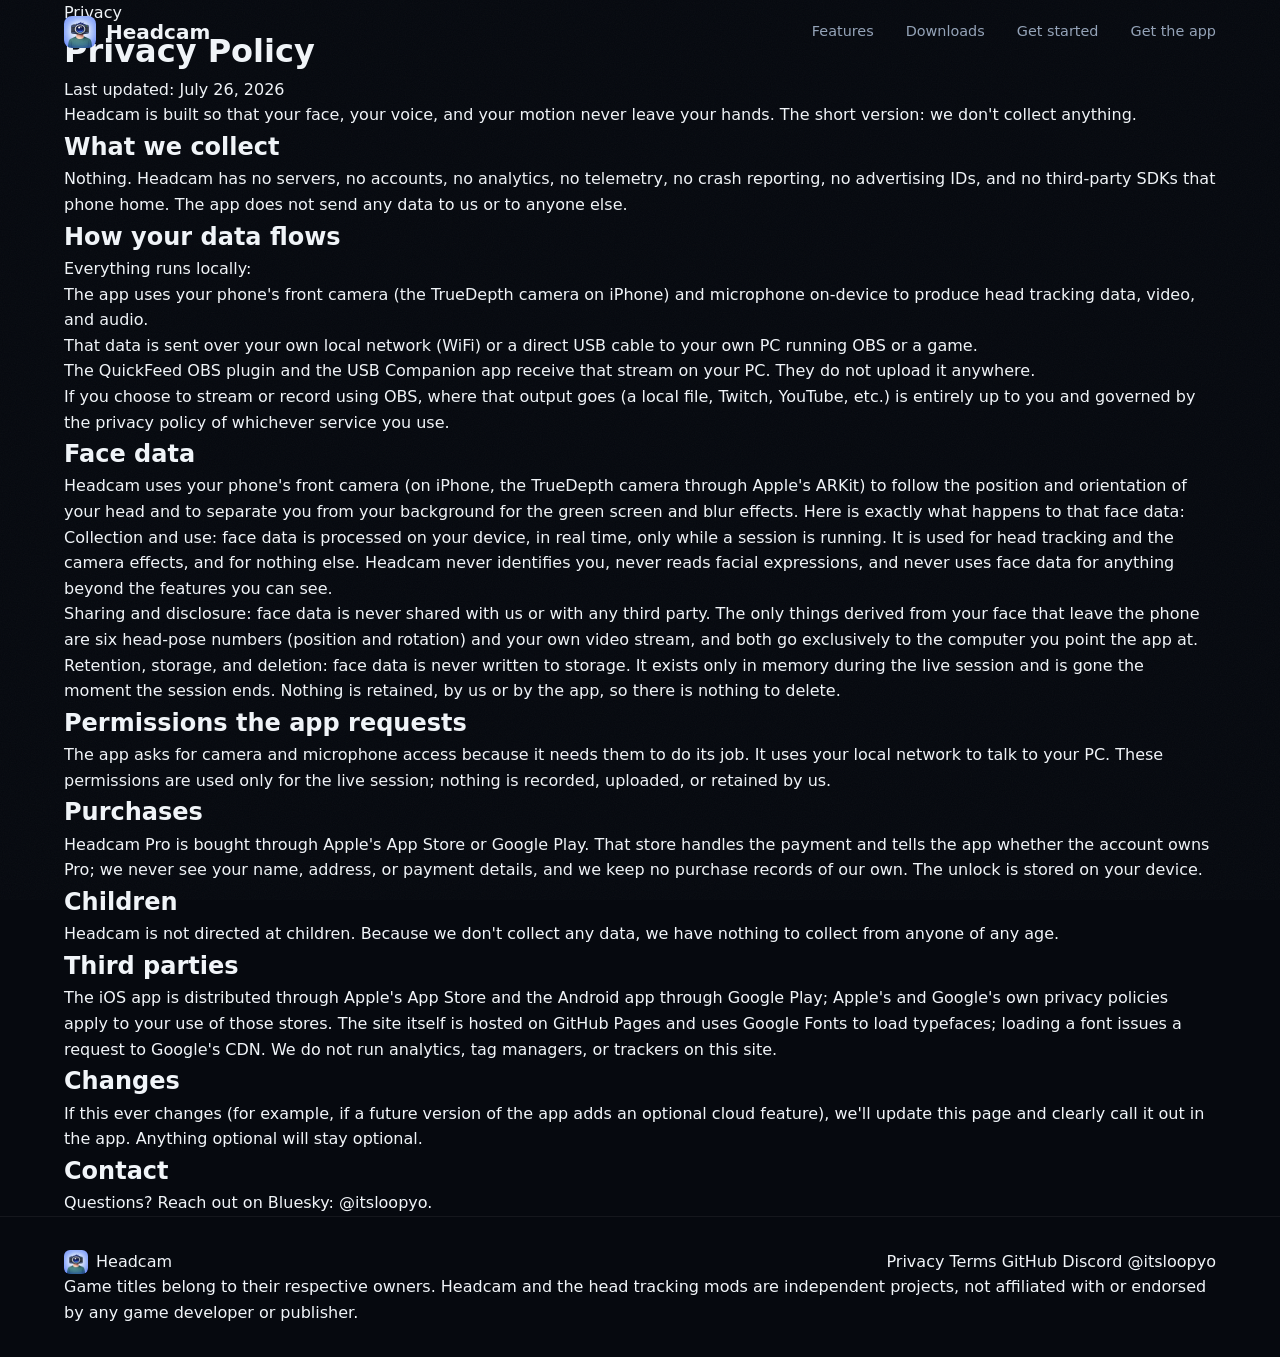
==== privacy.html @ fe743ea2 "Update legal pages for the Pro purchase and Android leaving closed testing" ====
<!DOCTYPE html>
<html lang="en">
<head>
  <meta charset="UTF-8">
  <meta name="viewport" content="width=device-width, initial-scale=1.0">
  <title>Privacy Policy - Headcam</title>
  <meta name="description" content="Headcam runs entirely on your devices. We don't collect, transmit, or store any personal data.">
  <meta name="theme-color" content="#07080c">
  <link rel="icon" type="image/x-icon" href="favicon.ico">
  <link rel="icon" type="image/png" sizes="32x32" href="assets/images/favicon-32x32.png">
  <link rel="icon" type="image/png" sizes="16x16" href="assets/images/favicon-16x16.png">
  <link rel="apple-touch-icon" sizes="180x180" href="assets/images/apple-touch-icon.png">
  <link rel="preconnect" href="https://fonts.googleapis.com">
  <link rel="preconnect" href="https://fonts.gstatic.com" crossorigin>
  <link href="https://fonts.googleapis.com/css2?family=Anton&family=Chakra+Petch:wght@400;500;600;700&family=IBM+Plex+Mono:wght@400;500&display=swap" rel="stylesheet">
  <link rel="stylesheet" href="css/style.css">
</head>
<body>

  <nav class="nav" id="nav">
    <div class="nav-inner">
      <a href="index.html" class="nav-brand">
        <img src="assets/images/app-icon.png" alt="Headcam" class="nav-icon" width="32" height="32">
        <span class="nav-wordmark">Headcam</span>
      </a>
      <button class="nav-toggle" id="nav-toggle" aria-label="Toggle navigation" aria-expanded="false">
        <span></span><span></span>
      </button>
      <div class="nav-links" id="nav-links">
        <a href="index.html#features">Features</a>
        <a href="index.html#downloads">Downloads</a>
        <a href="index.html#setup">Get started</a>
        <a href="index.html#downloads" class="nav-cta">Get the app</a>
      </div>
    </div>
  </nav>

  <main class="legal">
    <div class="container">
      <span class="section-label">Privacy</span>
      <h1 class="legal-headline">Privacy Policy</h1>
      <p class="legal-updated">Last updated: July 26, 2026</p>

      <p>Headcam is built so that your face, your voice, and your motion never leave your hands. The short version: we don't collect anything.</p>

      <h2>What we collect</h2>
      <p>Nothing. Headcam has no servers, no accounts, no analytics, no telemetry, no crash reporting, no advertising IDs, and no third-party SDKs that phone home. The app does not send any data to us or to anyone else.</p>

      <h2>How your data flows</h2>
      <p>Everything runs locally:</p>
      <ul>
        <li>The app uses your phone's front camera (the TrueDepth camera on iPhone) and microphone on-device to produce head tracking data, video, and audio.</li>
        <li>That data is sent over your own local network (WiFi) or a direct USB cable to your own PC running OBS or a game.</li>
        <li>The QuickFeed OBS plugin and the USB Companion app receive that stream on your PC. They do not upload it anywhere.</li>
      </ul>
      <p>If you choose to stream or record using OBS, where that output goes (a local file, Twitch, YouTube, etc.) is entirely up to you and governed by the privacy policy of whichever service you use.</p>

      <h2>Face data</h2>
      <p>Headcam uses your phone's front camera (on iPhone, the TrueDepth camera through Apple's ARKit) to follow the position and orientation of your head and to separate you from your background for the green screen and blur effects. Here is exactly what happens to that face data:</p>
      <ul>
        <li>Collection and use: face data is processed on your device, in real time, only while a session is running. It is used for head tracking and the camera effects, and for nothing else. Headcam never identifies you, never reads facial expressions, and never uses face data for anything beyond the features you can see.</li>
        <li>Sharing and disclosure: face data is never shared with us or with any third party. The only things derived from your face that leave the phone are six head-pose numbers (position and rotation) and your own video stream, and both go exclusively to the computer you point the app at.</li>
        <li>Retention, storage, and deletion: face data is never written to storage. It exists only in memory during the live session and is gone the moment the session ends. Nothing is retained, by us or by the app, so there is nothing to delete.</li>
      </ul>

      <h2>Permissions the app requests</h2>
      <p>The app asks for camera and microphone access because it needs them to do its job. It uses your local network to talk to your PC. These permissions are used only for the live session; nothing is recorded, uploaded, or retained by us.</p>

      <h2>Purchases</h2>
      <p>Headcam Pro is bought through Apple's App Store or Google Play. That store handles the payment and tells the app whether the account owns Pro; we never see your name, address, or payment details, and we keep no purchase records of our own. The unlock is stored on your device.</p>

      <h2>Children</h2>
      <p>Headcam is not directed at children. Because we don't collect any data, we have nothing to collect from anyone of any age.</p>

      <h2>Third parties</h2>
      <p>The iOS app is distributed through Apple's App Store and the Android app through Google Play; Apple's and Google's own privacy policies apply to your use of those stores. The site itself is hosted on GitHub Pages and uses Google Fonts to load typefaces; loading a font issues a request to Google's CDN. We do not run analytics, tag managers, or trackers on this site.</p>

      <h2>Changes</h2>
      <p>If this ever changes (for example, if a future version of the app adds an optional cloud feature), we'll update this page and clearly call it out in the app. Anything optional will stay optional.</p>

      <h2>Contact</h2>
      <p>Questions? Reach out on Bluesky: <a href="https://bsky.app/profile/itsloopyo.bsky.social" target="_blank" rel="noopener noreferrer">@itsloopyo</a>.</p>
    </div>
  </main>

  <footer class="footer">
    <div class="container footer-inner">
      <div class="footer-brand">
        <img src="assets/images/app-icon.png" alt="" class="footer-icon" width="24" height="24">
        <span>Headcam</span>
      </div>
      <div class="footer-links">
        <a href="privacy.html" class="footer-link">Privacy</a>
        <a href="terms.html" class="footer-link">Terms</a>
        <a href="https://github.com/itsloopyo" target="_blank" rel="noopener noreferrer" class="footer-link">GitHub</a>
        <a href="https://discord.com/invite/dxyZdyFNT9" target="_blank" rel="noopener noreferrer" class="footer-link">Discord</a>
        <a href="https://bsky.app/profile/itsloopyo.bsky.social" target="_blank" rel="noopener noreferrer" class="footer-link" aria-label="Bluesky">@itsloopyo</a>
      </div>
    </div>
    <div class="container">
      <p class="footer-note">Game titles belong to their respective owners. Headcam and the head tracking mods are independent projects, not affiliated with or endorsed by any game developer or publisher.</p>
    </div>
  </footer>

  <script src="js/main.js"></script>
</body>
</html>
---- css/style.css ----
/* ============================================
   Headcam.app — Styles
   ============================================ */

/* --- Reset & Base --- */
*,
*::before,
*::after {
  margin: 0;
  padding: 0;
  box-sizing: border-box;
}

:root {
  --bg-deep: #06090f;
  --bg-card: #0d1320;
  --bg-surface: #151d30;
  --accent-blue: #6366f1;
  --accent-cyan: #34d399;
  --accent-violet: #a78bfa;
  --accent-warm: #fb923c;
  --text-primary: #f1f5f9;
  --text-secondary: #94a3b8;
  --nav-height: 64px;
}

html {
  scroll-behavior: smooth;
  scroll-padding-top: var(--nav-height);
}

body {
  font-family: 'Inter', system-ui, -apple-system, sans-serif;
  background: var(--bg-deep);
  color: var(--text-primary);
  line-height: 1.6;
  -webkit-font-smoothing: antialiased;
  -moz-osx-font-smoothing: grayscale;
}

/* --- Grain texture overlay --- */
body::after {
  content: '';
  position: fixed;
  inset: 0;
  z-index: 9999;
  pointer-events: none;
  opacity: 0.035;
  background-image: url("data:image/svg+xml,%3Csvg viewBox='0 0 256 256' xmlns='http://www.w3.org/2000/svg'%3E%3Cfilter id='n'%3E%3CfeTurbulence type='fractalNoise' baseFrequency='0.85' numOctaves='4' stitchTiles='stitch'/%3E%3C/filter%3E%3Crect width='100%25' height='100%25' filter='url(%23n)'/%3E%3C/svg%3E");
  background-repeat: repeat;
  background-size: 256px 256px;
}

img {
  display: block;
  max-width: 100%;
  height: auto;
}

a {
  color: inherit;
  text-decoration: none;
}

ul {
  list-style: none;
}

/* --- Utilities --- */
.container {
  width: 100%;
  max-width: 1200px;
  margin: 0 auto;
  padding: 0 24px;
}

.gradient-text {
  background: linear-gradient(135deg, var(--accent-violet), var(--accent-cyan));
  -webkit-background-clip: text;
  background-clip: text;
  -webkit-text-fill-color: transparent;
}

/* --- Typography: Space Grotesk for headlines --- */
.hero-headline,
.section-title,
.download-headline,
.feature-title,
.step-title {
  font-family: 'Space Grotesk', 'Inter', system-ui, sans-serif;
  letter-spacing: -0.02em;
}

.section-title {
  font-size: clamp(1.75rem, 4vw, 2.5rem);
  font-weight: 700;
  text-align: center;
  margin-bottom: 56px;
}

.section-title--left {
  text-align: left;
}

@media (max-width: 600px) {
  .section-title--left {
    text-align: center;
  }
}

/* --- Scroll Progress Bar --- */
.scroll-progress {
  position: fixed;
  top: 0;
  left: 0;
  height: 2px;
  width: 0%;
  background: linear-gradient(90deg, var(--accent-blue), var(--accent-violet));
  z-index: 1001;
  pointer-events: none;
  will-change: width;
}

/* --- Buttons --- */
.btn {
  display: inline-flex;
  align-items: center;
  justify-content: center;
  font-family: inherit;
  font-weight: 600;
  border: none;
  border-radius: 12px;
  cursor: pointer;
  transition: transform 0.2s, box-shadow 0.2s;
}

.btn:hover {
  transform: translateY(-2px);
}

.btn:active {
  transform: translateY(0);
}

.btn-primary {
  position: relative;
  padding: 14px 32px;
  font-size: 1rem;
  color: #fff;
  background: var(--accent-blue);
  box-shadow: 0 4px 24px rgba(99, 102, 241, 0.3);
}

.btn-primary::after {
  content: '';
  position: absolute;
  inset: -3px;
  border-radius: 15px;
  border: 2px solid var(--accent-blue);
  opacity: 0;
  transition: opacity 0.3s, inset 0.3s;
}

.btn-primary:hover {
  box-shadow: 0 8px 32px rgba(99, 102, 241, 0.45);
}

.btn-primary:hover::after {
  opacity: 0.5;
  inset: -6px;
}

.btn-lg {
  padding: 18px 40px;
  font-size: 1.125rem;
}

/* --- Scroll Reveal (varied directions) --- */
.reveal {
  opacity: 0;
  transition:
    opacity 0.7s cubic-bezier(0.16, 1, 0.3, 1),
    transform 0.7s cubic-bezier(0.16, 1, 0.3, 1);
  transition-delay: var(--reveal-delay, 0ms);
}

/* Default: fade up */
.reveal {
  transform: translateY(24px);
}

.reveal[data-reveal="slide-right"] {
  transform: translateX(-32px);
}

.reveal[data-reveal="slide-left"] {
  transform: translateX(32px);
}

.reveal[data-reveal="scale"] {
  transform: scale(0.92);
}

.reveal[data-reveal="fade-up"] {
  transform: translateY(24px);
}

.reveal.visible {
  opacity: 1;
  transform: translateY(0) translateX(0) scale(1);
}

/* ============================================
   Navigation
   ============================================ */
.nav {
  position: fixed;
  top: 0;
  left: 0;
  right: 0;
  z-index: 1000;
  height: var(--nav-height);
  transition: background 0.3s, border-color 0.3s;
  border-bottom: 1px solid transparent;
}

.nav.scrolled {
  background: rgba(6, 9, 15, 0.8);
  backdrop-filter: blur(16px);
  -webkit-backdrop-filter: blur(16px);
  border-bottom-color: rgba(255, 255, 255, 0.06);
}

.nav-inner {
  max-width: 1200px;
  margin: 0 auto;
  padding: 0 24px;
  height: 100%;
  display: flex;
  align-items: center;
  justify-content: space-between;
}

.nav-brand {
  display: flex;
  align-items: center;
  gap: 10px;
}

.nav-icon {
  border-radius: 8px;
}

.nav-wordmark {
  font-size: 1.25rem;
  font-weight: 700;
}

.nav-toggle {
  display: none;
  background: none;
  border: none;
  color: var(--text-primary);
  cursor: pointer;
  padding: 4px;
}

.nav-links {
  display: flex;
  gap: 32px;
}

.nav-links a {
  position: relative;
  font-size: 0.9rem;
  font-weight: 500;
  color: var(--text-secondary);
  transition: color 0.2s;
}

/* Animated underline on hover */
.nav-links a::after {
  content: '';
  position: absolute;
  bottom: -4px;
  left: 0;
  right: 0;
  height: 1.5px;
  background: var(--accent-blue);
  transform: scaleX(0);
  transform-origin: left;
  transition: transform 0.3s cubic-bezier(0.16, 1, 0.3, 1);
}

.nav-links a:hover {
  color: var(--text-primary);
}

.nav-links a:hover::after {
  transform: scaleX(1);
}

/* --- Mobile Nav --- */
@media (max-width: 640px) {
  .nav-toggle {
    display: block;
  }

  .nav-links {
    position: fixed;
    top: var(--nav-height);
    left: 0;
    right: 0;
    flex-direction: column;
    gap: 0;
    background: rgba(6, 9, 15, 0.95);
    backdrop-filter: blur(16px);
    -webkit-backdrop-filter: blur(16px);
    border-bottom: 1px solid rgba(255, 255, 255, 0.06);
    max-height: 0;
    overflow: hidden;
    transition: max-height 0.3s ease;
  }

  .nav-links.open {
    max-height: 240px;
  }

  .nav-links li a {
    display: block;
    padding: 16px 24px;
    border-top: 1px solid rgba(255, 255, 255, 0.04);
  }

  .nav-links a::after {
    display: none;
  }
}

/* Hamburger animation */
.nav-toggle[aria-expanded="true"] .hamburger-top {
  transform: translate(0, 6px) rotate(45deg);
  transform-origin: center;
  transition: transform 0.3s;
}

.nav-toggle[aria-expanded="true"] .hamburger-mid {
  opacity: 0;
  transition: opacity 0.2s;
}

.nav-toggle[aria-expanded="true"] .hamburger-bot {
  transform: translate(0, -6px) rotate(-45deg);
  transform-origin: center;
  transition: transform 0.3s;
}

.hamburger-top,
.hamburger-mid,
.hamburger-bot {
  transition: transform 0.3s, opacity 0.2s;
}

/* ============================================
   Hero
   ============================================ */
.hero {
  position: relative;
  padding: calc(var(--nav-height) + 80px) 0 80px;
  overflow: hidden;
  text-align: center;
}

/* --- Animated gradient mesh background --- */
.hero-glow {
  position: absolute;
  inset: 0;
  overflow: hidden;
  pointer-events: none;
}

.hero-blob {
  position: absolute;
  border-radius: 50%;
  filter: blur(80px);
  opacity: 0.18;
  will-change: transform;
}

.hero-blob--blue {
  width: 500px;
  height: 500px;
  background: var(--accent-blue);
  top: -10%;
  left: 15%;
  animation: blob-drift-1 18s ease-in-out infinite;
}

.hero-blob--cyan {
  width: 400px;
  height: 400px;
  background: var(--accent-cyan);
  top: 10%;
  right: 10%;
  animation: blob-drift-2 22s ease-in-out infinite;
}

.hero-blob--purple {
  width: 350px;
  height: 350px;
  background: var(--accent-violet);
  bottom: -5%;
  left: 40%;
  animation: blob-drift-3 20s ease-in-out infinite;
}

@keyframes blob-drift-1 {
  0%, 100% { transform: translate(0, 0) scale(1); }
  33% { transform: translate(60px, 40px) scale(1.08); }
  66% { transform: translate(-30px, 60px) scale(0.95); }
}

@keyframes blob-drift-2 {
  0%, 100% { transform: translate(0, 0) scale(1); }
  33% { transform: translate(-50px, 30px) scale(0.92); }
  66% { transform: translate(40px, -40px) scale(1.05); }
}

@keyframes blob-drift-3 {
  0%, 100% { transform: translate(0, 0) scale(1); }
  33% { transform: translate(30px, -50px) scale(1.1); }
  66% { transform: translate(-60px, 20px) scale(0.93); }
}

@media (max-width: 600px) {
  .hero-blob--blue { width: 300px; height: 300px; }
  .hero-blob--cyan { width: 240px; height: 240px; }
  .hero-blob--purple { width: 210px; height: 210px; }
}

.hero-content {
  position: relative;
}

.hero-headline {
  font-size: clamp(2.25rem, 6vw, 4rem);
  font-weight: 800;
  line-height: 1.1;
  margin-bottom: 20px;
}

/* --- Hero entrance animations --- */
/* Initial hidden states only when JS is loaded */
.js-loaded .hero-entrance {
  opacity: 0;
}

.js-loaded .hero-entrance--headline {
  clip-path: inset(0 100% 0 0);
  animation: hero-wipe 0.7s cubic-bezier(0.16, 1, 0.3, 1) 0.15s forwards;
}

.js-loaded .hero-entrance--sub {
  transform: translateY(16px);
  animation: hero-fade-in 0.6s cubic-bezier(0.16, 1, 0.3, 1) 0.6s forwards;
}

.js-loaded .hero-entrance--btn {
  transform: translateY(16px);
  animation: hero-fade-in 0.6s cubic-bezier(0.16, 1, 0.3, 1) 0.9s forwards;
}

.js-loaded .hero-entrance--icon {
  transform: translateY(20px) scale(0.95);
  animation: hero-icon-in 0.7s cubic-bezier(0.16, 1, 0.3, 1) 1.1s forwards;
}

@keyframes hero-wipe {
  to {
    clip-path: inset(0 0% 0 0);
    opacity: 1;
  }
}

@keyframes hero-fade-in {
  to {
    opacity: 1;
    transform: translateY(0);
  }
}

@keyframes hero-icon-in {
  to {
    opacity: 1;
    transform: translateY(0) scale(1);
  }
}

/* --- Rotating text --- */
.rotating-text {
  display: inline-block;
  position: relative;
  transition: opacity 0.35s ease, transform 0.35s ease;
}

.rotating-text.fade-out {
  opacity: 0;
  transform: translateY(8px);
}

.rotating-text.fade-in {
  opacity: 0;
  transform: translateY(-8px);
}

.hero-sub {
  font-size: clamp(1rem, 2.5vw, 1.25rem);
  color: var(--text-secondary);
  max-width: 600px;
  margin: 0 auto 36px;
  line-height: 1.6;
}

.hero-icon {
  margin: 48px auto 0;
  width: 180px;
  height: 180px;
}

.hero-icon img {
  border-radius: 40px;
  box-shadow: 0 16px 64px rgba(99, 102, 241, 0.2);
}

/* ============================================
   Stats Bar
   ============================================ */
.stats {
  border-top: 1px solid rgba(255, 255, 255, 0.06);
  border-bottom: 1px solid rgba(255, 255, 255, 0.06);
  background: var(--bg-card);
  padding: 40px 0;
}

.stats-grid {
  display: grid;
  grid-template-columns: repeat(4, 1fr);
  gap: 0;
  text-align: center;
}

.stat {
  position: relative;
  padding: 0 16px;
}

/* Vertical dividers between stats */
.stat + .stat::before {
  content: '';
  position: absolute;
  left: 0;
  top: 50%;
  transform: translateY(-50%);
  width: 1px;
  height: 40px;
  background: rgba(255, 255, 255, 0.08);
}

.stat-value {
  display: block;
  font-family: 'Space Grotesk', 'Inter', system-ui, sans-serif;
  font-size: clamp(1.5rem, 3vw, 2rem);
  font-weight: 700;
  letter-spacing: -0.02em;
  color: var(--stat-color, #fff);
}

.stat:nth-child(1) { --stat-color: var(--accent-blue); }
.stat:nth-child(2) { --stat-color: var(--accent-cyan); }
.stat:nth-child(3) { --stat-color: var(--accent-warm); }
.stat:nth-child(4) { --stat-color: var(--accent-violet); }

.stat-label {
  display: block;
  font-size: 0.8rem;
  color: var(--text-secondary);
  margin-top: 4px;
  text-transform: uppercase;
  letter-spacing: 0.05em;
}

@media (max-width: 480px) {
  .stats-grid {
    grid-template-columns: repeat(2, 1fr);
    gap: 24px 0;
  }

  .stat:nth-child(odd)::before {
    display: none;
  }
}

/* ============================================
   Features Grid — Bento Layout
   ============================================ */
.features {
  padding: 112px 0 80px;
}

.features-grid {
  display: grid;
  grid-template-columns: repeat(3, 1fr);
  gap: 24px;
}

.feature-card {
  position: relative;
  background: var(--bg-card);
  border: 1px solid rgba(255, 255, 255, 0.06);
  border-radius: 16px;
  padding: 32px;
  transition: border-color 0.3s, transform 0.3s;
  overflow: hidden;
}

/* Mouse glow pseudo-element */
.feature-card::before {
  content: '';
  position: absolute;
  inset: 0;
  border-radius: inherit;
  opacity: 0;
  transition: opacity 0.3s;
  background: radial-gradient(
    400px circle at var(--glow-x, 50%) var(--glow-y, 50%),
    rgba(99, 102, 241, 0.08),
    transparent 60%
  );
  pointer-events: none;
}

@media (hover: hover) {
  .feature-card:hover::before {
    opacity: 1;
  }
}

.feature-card:hover {
  border-color: rgba(99, 102, 241, 0.35);
}

/* Disable translateY hover — tilt handles hover on desktop */
@media (hover: hover) {
  .feature-card {
    transition: border-color 0.3s, transform 0.15s ease-out;
  }
}

.feature-icon {
  position: relative;
  margin-bottom: 16px;
}

.feature-title {
  position: relative;
  font-size: 1.125rem;
  font-weight: 600;
  margin-bottom: 8px;
}

.feature-desc {
  position: relative;
  font-size: 0.9rem;
  color: var(--text-secondary);
  line-height: 1.6;
}

@media (max-width: 900px) {
  .features-grid {
    grid-template-columns: repeat(2, 1fr);
  }
}

@media (max-width: 600px) {
  .features-grid {
    grid-template-columns: 1fr;
  }
}

/* ============================================
   How It Works
   ============================================ */
.how-it-works {
  padding: 80px 0 104px;
  background: var(--bg-card);
}

.steps {
  display: flex;
  align-items: flex-start;
  justify-content: center;
  gap: 24px;
}

.step {
  flex: 1;
  max-width: 220px;
  text-align: center;
}

/* Step numbers: each gets a distinct solid color */
.step-number {
  display: inline-flex;
  align-items: center;
  justify-content: center;
  width: 48px;
  height: 48px;
  border-radius: 50%;
  font-size: 1.25rem;
  font-weight: 700;
  color: #fff;
  margin-bottom: 16px;
}

.step-number--blue { background: var(--accent-blue); }
.step-number--cyan { background: var(--accent-cyan); }
.step-number--violet { background: var(--accent-violet); }
.step-number--warm { background: var(--accent-warm); }

.step-title {
  font-size: 1.125rem;
  font-weight: 600;
  margin-bottom: 8px;
}

.step-desc {
  font-size: 0.9rem;
  color: var(--text-secondary);
  line-height: 1.6;
}

/* Step arrows: muted color */
.step-arrow {
  display: flex;
  align-items: center;
  padding-top: 12px;
  color: var(--text-secondary);
}

@media (max-width: 700px) {
  .steps {
    flex-direction: column;
    align-items: center;
  }

  .step-arrow {
    transform: rotate(90deg);
    padding-top: 0;
  }
}

/* ============================================
   Compatibility
   ============================================ */
.compatibility {
  padding: 104px 0 88px;
}

.compat-grid {
  display: grid;
  grid-template-columns: repeat(3, 1fr);
  gap: 24px;
}

.compat-section {
  text-align: center;
  background: var(--bg-card);
  border: 1px solid rgba(255, 255, 255, 0.06);
  border-radius: 16px;
  padding: 32px 24px;
  border-top: 2px solid var(--compat-accent, var(--accent-blue));
}

.compat-section:nth-child(1) { --compat-accent: var(--accent-blue); }
.compat-section:nth-child(2) { --compat-accent: var(--accent-violet); }
.compat-section:nth-child(3) { --compat-accent: var(--accent-cyan); }

.compat-heading {
  font-size: 0.8rem;
  font-weight: 600;
  text-transform: uppercase;
  letter-spacing: 0.08em;
  color: var(--compat-accent);
  margin-bottom: 20px;
}

.compat-logos {
  display: flex;
  flex-wrap: wrap;
  gap: 10px;
  justify-content: center;
}

.compat-logo {
  padding: 10px 20px;
  background: var(--bg-surface);
  border: 1px solid rgba(255, 255, 255, 0.06);
  border-radius: 10px;
  font-size: 0.9rem;
  font-weight: 500;
  transition: border-color 0.2s;
}

.compat-logo:hover {
  border-color: var(--compat-accent);
}

.compat-list {
  display: flex;
  flex-direction: column;
  gap: 10px;
}

.compat-list li {
  padding: 10px 20px;
  background: var(--bg-surface);
  border: 1px solid rgba(255, 255, 255, 0.06);
  border-radius: 10px;
  font-size: 0.9rem;
  transition: border-color 0.2s;
}

.compat-list li:hover {
  border-color: var(--compat-accent);
}

@media (max-width: 700px) {
  .compat-grid {
    grid-template-columns: 1fr;
    gap: 20px;
  }
}

/* ============================================
   Download CTA
   ============================================ */
.download-cta {
  padding: 88px 0 96px;
  background: var(--bg-card);
  text-align: center;
}

.download-headline {
  font-size: clamp(1.75rem, 4vw, 2.5rem);
  font-weight: 700;
  margin-bottom: 32px;
}

/* ============================================
   Footer
   ============================================ */
.footer {
  padding: 32px 0;
  border-top: 1px solid rgba(255, 255, 255, 0.06);
}

.footer-inner {
  display: flex;
  align-items: center;
  justify-content: space-between;
  flex-wrap: wrap;
  gap: 16px;
}

.footer-brand {
  display: flex;
  align-items: center;
  gap: 8px;
}

.footer-icon {
  border-radius: 6px;
}

.footer-wordmark {
  font-size: 1rem;
  font-weight: 600;
}

.footer-tagline {
  font-size: 0.85rem;
  color: var(--text-secondary);
}

.footer-social {
  display: inline-flex;
  align-items: center;
  gap: 6px;
  font-size: 0.85rem;
  color: var(--text-secondary);
  transition: color 0.2s;
}

.footer-social:hover {
  color: var(--accent-blue);
}

@media (max-width: 480px) {
  .footer-inner {
    flex-direction: column;
    text-align: center;
  }
}
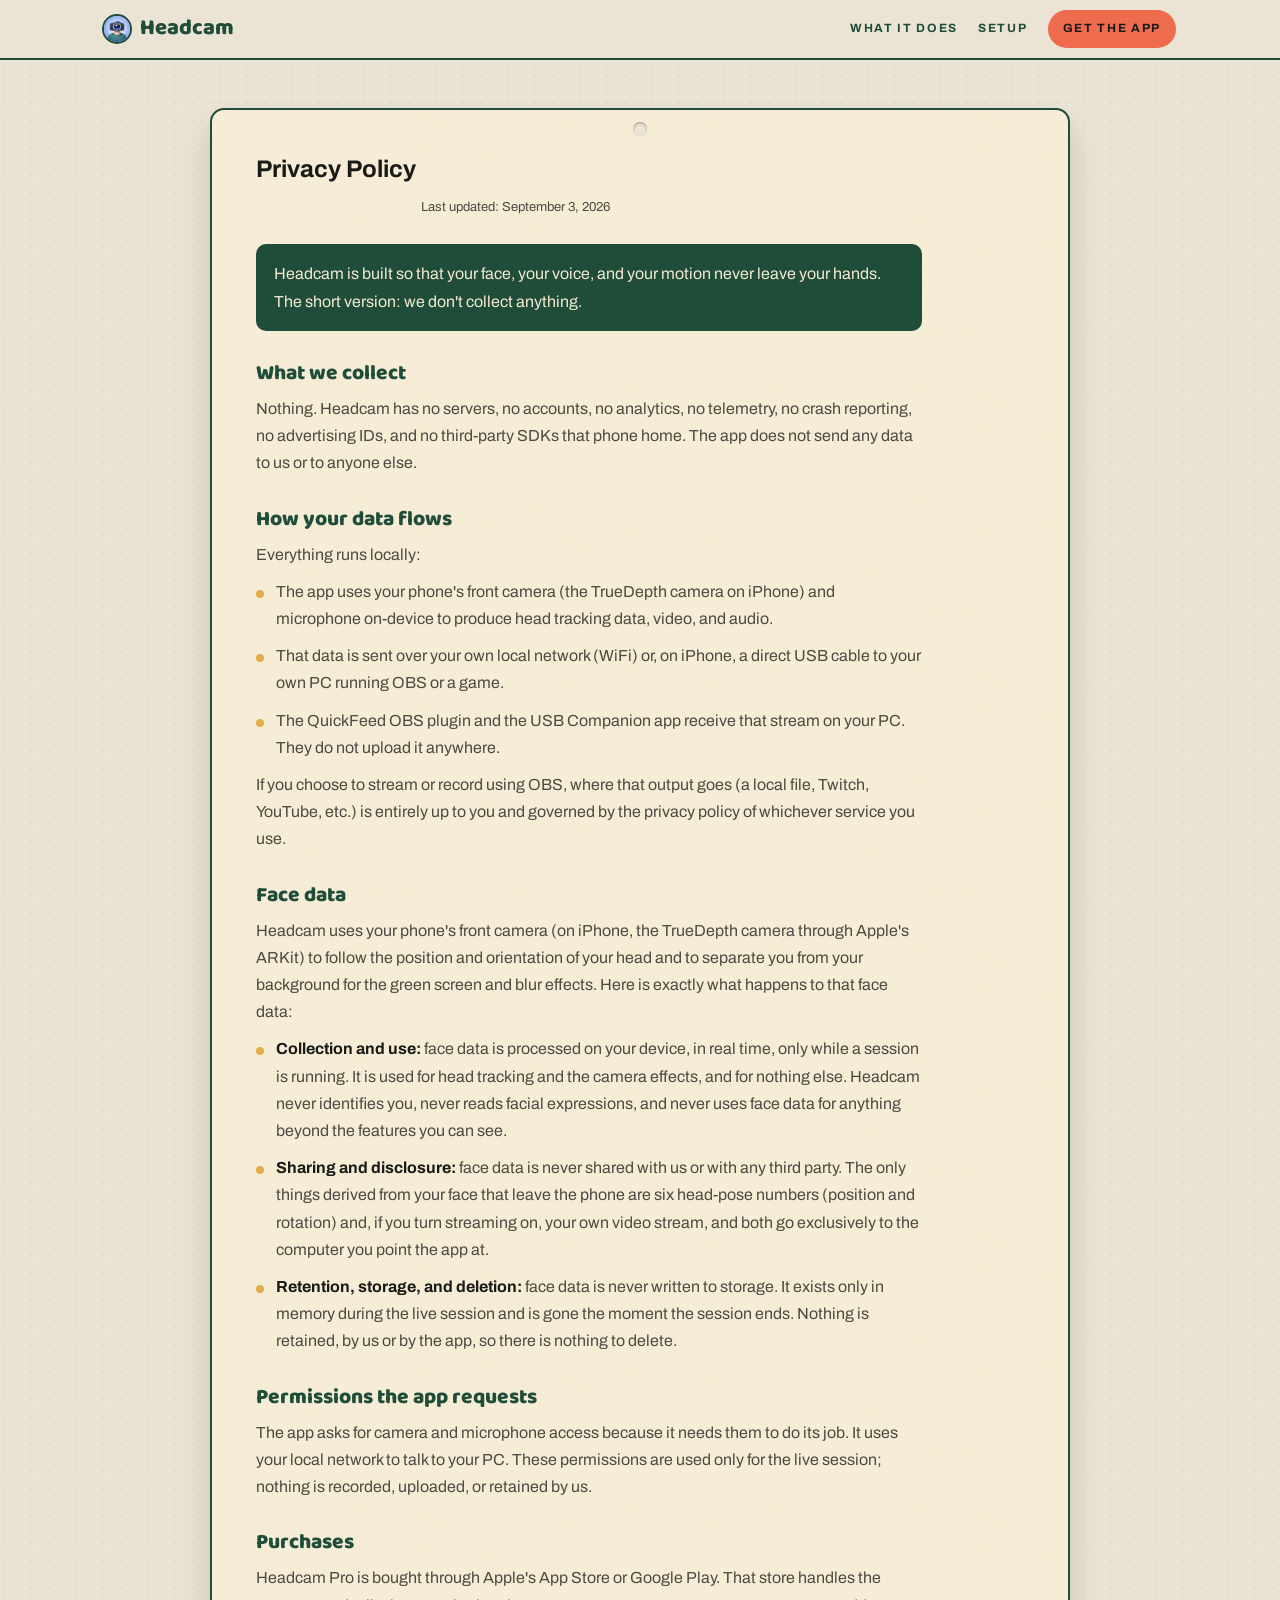
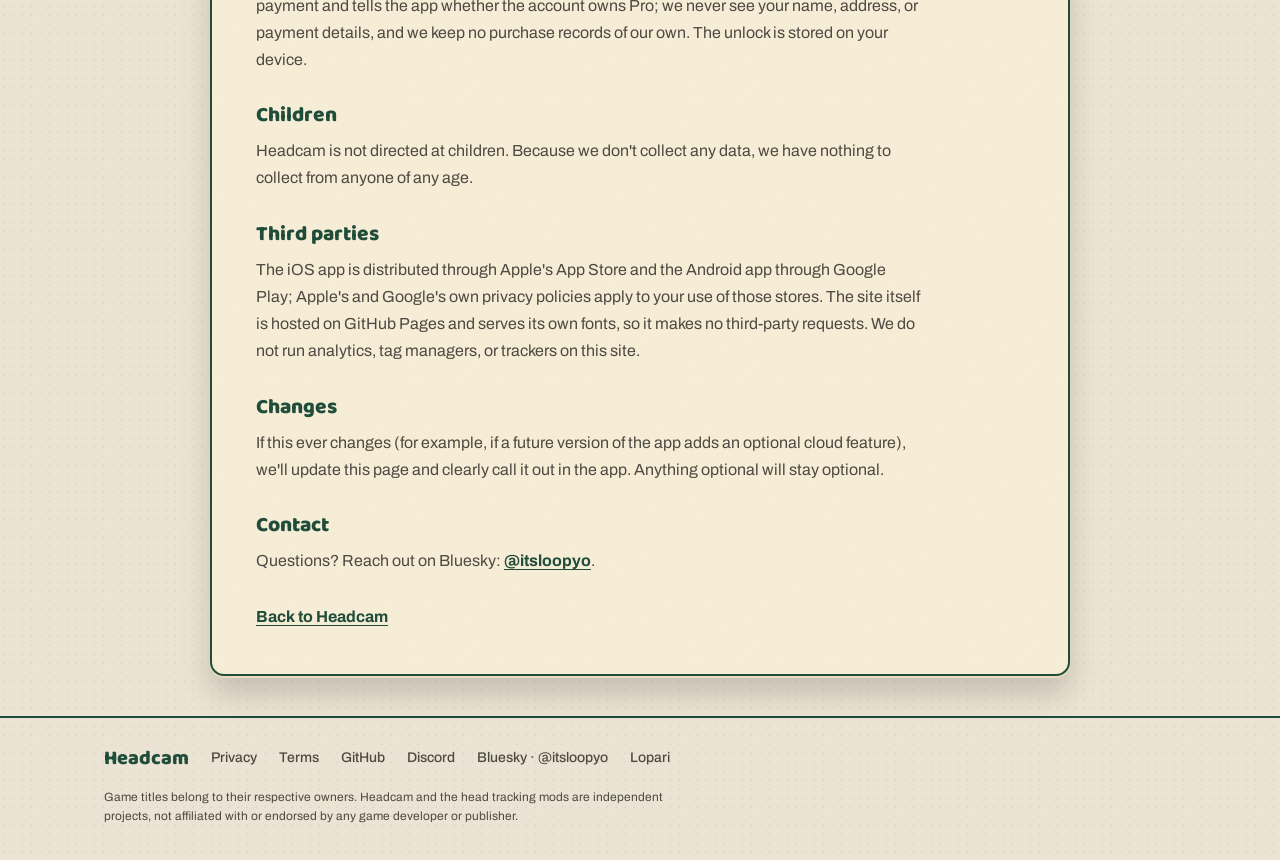
==== commit a6432489: "Redesign the site as the pin card theme with self-hosted fonts Replace the night cockpit HUD layout " ====
--- a/privacy.html
+++ b/privacy.html
@@ -4,44 +4,38 @@
   <meta charset="UTF-8">
   <meta name="viewport" content="width=device-width, initial-scale=1.0">
   <title>Privacy Policy - Headcam</title>
-  <meta name="description" content="Headcam runs entirely on your devices. We don't collect, transmit, or store any personal data.">
-  <meta name="theme-color" content="#07080c">
+  <meta name="description" content="Headcam collects nothing. Tracking, video and audio stay on your phone and your own network.">
+  <meta name="theme-color" content="#1f4d3a">
   <link rel="icon" type="image/x-icon" href="favicon.ico">
   <link rel="icon" type="image/png" sizes="32x32" href="assets/images/favicon-32x32.png">
   <link rel="icon" type="image/png" sizes="16x16" href="assets/images/favicon-16x16.png">
   <link rel="apple-touch-icon" sizes="180x180" href="assets/images/apple-touch-icon.png">
-  <link rel="preconnect" href="https://fonts.googleapis.com">
-  <link rel="preconnect" href="https://fonts.gstatic.com" crossorigin>
-  <link href="https://fonts.googleapis.com/css2?family=Anton&family=Chakra+Petch:wght@400;500;600;700&family=IBM+Plex+Mono:wght@400;500&display=swap" rel="stylesheet">
-  <link rel="stylesheet" href="css/style.css">
+  <link rel="preload" href="fonts/baloo2-latin-var.woff2" as="font" type="font/woff2" crossorigin>
+  <link rel="preload" href="fonts/archivo-latin-var.woff2" as="font" type="font/woff2" crossorigin>
+  <link rel="stylesheet" href="css/style.css?v=3">
 </head>
 <body>
 
-  <nav class="nav" id="nav">
-    <div class="nav-inner">
-      <a href="index.html" class="nav-brand">
-        <img src="assets/images/app-icon.png" alt="Headcam" class="nav-icon" width="32" height="32">
-        <span class="nav-wordmark">Headcam</span>
-      </a>
-      <button class="nav-toggle" id="nav-toggle" aria-label="Toggle navigation" aria-expanded="false">
-        <span></span><span></span>
-      </button>
-      <div class="nav-links" id="nav-links">
-        <a href="index.html#features">Features</a>
-        <a href="index.html#downloads">Downloads</a>
-        <a href="index.html#setup">Get started</a>
-        <a href="index.html#downloads" class="nav-cta">Get the app</a>
-      </div>
-    </div>
-  </nav>
+<a class="skip-link" href="#main">Skip to content</a>
 
-  <main class="legal">
-    <div class="container">
-      <span class="section-label">Privacy</span>
-      <h1 class="legal-headline">Privacy Policy</h1>
-      <p class="legal-updated">Last updated: July 26, 2026</p>
+<header class="strip">
+  <div class="strip-row">
+    <a href="index.html" class="brand"><img src="assets/images/app-icon.png" alt="" width="26" height="26">Headcam</a>
+    <nav aria-label="Primary">
+      <a href="index.html#does">What it does</a>
+      <a href="index.html#setup">Setup</a>
+      <a href="index.html#set" class="collect">Get the app</a>
+    </nav>
+  </div>
+</header>
 
-      <p>Headcam is built so that your face, your voice, and your motion never leave your hands. The short version: we don't collect anything.</p>
+<main id="main" class="legal-page">
+  <div class="wrap">
+    <article class="legal-card">
+      <h1>Privacy Policy</h1>
+      <p class="updated">Last updated: September 3, 2026</p>
+
+      <p class="intro">Headcam is built so that your face, your voice, and your motion never leave your hands. The short version: we don't collect anything.</p>
 
       <h2>What we collect</h2>
       <p>Nothing. Headcam has no servers, no accounts, no analytics, no telemetry, no crash reporting, no advertising IDs, and no third-party SDKs that phone home. The app does not send any data to us or to anyone else.</p>
@@ -50,7 +44,7 @@
       <p>Everything runs locally:</p>
       <ul>
         <li>The app uses your phone's front camera (the TrueDepth camera on iPhone) and microphone on-device to produce head tracking data, video, and audio.</li>
-        <li>That data is sent over your own local network (WiFi) or a direct USB cable to your own PC running OBS or a game.</li>
+        <li>That data is sent over your own local network (WiFi) or, on iPhone, a direct USB cable to your own PC running OBS or a game.</li>
         <li>The QuickFeed OBS plugin and the USB Companion app receive that stream on your PC. They do not upload it anywhere.</li>
       </ul>
       <p>If you choose to stream or record using OBS, where that output goes (a local file, Twitch, YouTube, etc.) is entirely up to you and governed by the privacy policy of whichever service you use.</p>
@@ -58,9 +52,9 @@
       <h2>Face data</h2>
       <p>Headcam uses your phone's front camera (on iPhone, the TrueDepth camera through Apple's ARKit) to follow the position and orientation of your head and to separate you from your background for the green screen and blur effects. Here is exactly what happens to that face data:</p>
       <ul>
-        <li>Collection and use: face data is processed on your device, in real time, only while a session is running. It is used for head tracking and the camera effects, and for nothing else. Headcam never identifies you, never reads facial expressions, and never uses face data for anything beyond the features you can see.</li>
-        <li>Sharing and disclosure: face data is never shared with us or with any third party. The only things derived from your face that leave the phone are six head-pose numbers (position and rotation) and your own video stream, and both go exclusively to the computer you point the app at.</li>
-        <li>Retention, storage, and deletion: face data is never written to storage. It exists only in memory during the live session and is gone the moment the session ends. Nothing is retained, by us or by the app, so there is nothing to delete.</li>
+        <li><b>Collection and use:</b> face data is processed on your device, in real time, only while a session is running. It is used for head tracking and the camera effects, and for nothing else. Headcam never identifies you, never reads facial expressions, and never uses face data for anything beyond the features you can see.</li>
+        <li><b>Sharing and disclosure:</b> face data is never shared with us or with any third party. The only things derived from your face that leave the phone are six head-pose numbers (position and rotation) and, if you turn streaming on, your own video stream, and both go exclusively to the computer you point the app at.</li>
+        <li><b>Retention, storage, and deletion:</b> face data is never written to storage. It exists only in memory during the live session and is gone the moment the session ends. Nothing is retained, by us or by the app, so there is nothing to delete.</li>
       </ul>
 
       <h2>Permissions the app requests</h2>
@@ -73,35 +67,33 @@
       <p>Headcam is not directed at children. Because we don't collect any data, we have nothing to collect from anyone of any age.</p>
 
       <h2>Third parties</h2>
-      <p>The iOS app is distributed through Apple's App Store and the Android app through Google Play; Apple's and Google's own privacy policies apply to your use of those stores. The site itself is hosted on GitHub Pages and uses Google Fonts to load typefaces; loading a font issues a request to Google's CDN. We do not run analytics, tag managers, or trackers on this site.</p>
+      <p>The iOS app is distributed through Apple's App Store and the Android app through Google Play; Apple's and Google's own privacy policies apply to your use of those stores. The site itself is hosted on GitHub Pages and serves its own fonts, so it makes no third-party requests. We do not run analytics, tag managers, or trackers on this site.</p>
 
       <h2>Changes</h2>
       <p>If this ever changes (for example, if a future version of the app adds an optional cloud feature), we'll update this page and clearly call it out in the app. Anything optional will stay optional.</p>
 
       <h2>Contact</h2>
       <p>Questions? Reach out on Bluesky: <a href="https://bsky.app/profile/itsloopyo.bsky.social" target="_blank" rel="noopener noreferrer">@itsloopyo</a>.</p>
+
+      <a class="back-link" href="index.html">Back to Headcam</a>
+    </article>
+  </div>
+</main>
+
+<footer class="foot">
+  <div class="wrap">
+    <div class="foot-row">
+      <b>Headcam</b>
+      <a href="privacy.html">Privacy</a>
+      <a href="terms.html">Terms</a>
+      <a href="https://github.com/itsloopyo" target="_blank" rel="noopener noreferrer">GitHub</a>
+      <a href="https://discord.com/invite/dxyZdyFNT9" target="_blank" rel="noopener noreferrer">Discord</a>
+      <a href="https://bsky.app/profile/itsloopyo.bsky.social" target="_blank" rel="noopener noreferrer">Bluesky &middot; @itsloopyo</a>
+      <a href="https://lopari.app" target="_blank" rel="noopener noreferrer">Lopari</a>
     </div>
-  </main>
+    <p class="legal">Game titles belong to their respective owners. Headcam and the head tracking mods are independent projects, not affiliated with or endorsed by any game developer or publisher.</p>
+  </div>
+</footer>
 
-  <footer class="footer">
-    <div class="container footer-inner">
-      <div class="footer-brand">
-        <img src="assets/images/app-icon.png" alt="" class="footer-icon" width="24" height="24">
-        <span>Headcam</span>
-      </div>
-      <div class="footer-links">
-        <a href="privacy.html" class="footer-link">Privacy</a>
-        <a href="terms.html" class="footer-link">Terms</a>
-        <a href="https://github.com/itsloopyo" target="_blank" rel="noopener noreferrer" class="footer-link">GitHub</a>
-        <a href="https://discord.com/invite/dxyZdyFNT9" target="_blank" rel="noopener noreferrer" class="footer-link">Discord</a>
-        <a href="https://bsky.app/profile/itsloopyo.bsky.social" target="_blank" rel="noopener noreferrer" class="footer-link" aria-label="Bluesky">@itsloopyo</a>
-      </div>
-    </div>
-    <div class="container">
-      <p class="footer-note">Game titles belong to their respective owners. Headcam and the head tracking mods are independent projects, not affiliated with or endorsed by any game developer or publisher.</p>
-    </div>
-  </footer>
-
-  <script src="js/main.js"></script>
 </body>
 </html>
--- a/css/style.css
+++ b/css/style.css
@@ -1,913 +1,320 @@
-/* ============================================
-   Headcam.app — Styles
-   ============================================ */
-
-/* --- Reset & Base --- */
-*,
-*::before,
-*::after {
-  margin: 0;
-  padding: 0;
-  box-sizing: border-box;
-}
+/* Headcam.app - the pin card */
+
+@font-face {
+  font-family: 'Baloo 2';
+  src: url('../fonts/baloo2-latin-var.woff2') format('woff2');
+  font-weight: 400 800;
+  font-display: swap;
+}
+@font-face {
+  font-family: 'Archivo';
+  src: url('../fonts/archivo-latin-var.woff2') format('woff2');
+  font-weight: 400 700;
+  font-display: swap;
+}
+
+*, *::before, *::after { margin: 0; padding: 0; box-sizing: border-box; }
 
 :root {
-  --bg-deep: #06090f;
-  --bg-card: #0d1320;
-  --bg-surface: #151d30;
-  --accent-blue: #6366f1;
-  --accent-cyan: #34d399;
-  --accent-violet: #a78bfa;
-  --accent-warm: #fb923c;
-  --text-primary: #f1f5f9;
-  --text-secondary: #94a3b8;
-  --nav-height: 64px;
-}
-
-html {
-  scroll-behavior: smooth;
-  scroll-padding-top: var(--nav-height);
-}
+  --desk: #ebe3d3;
+  --desk-2: #e0d6c2;
+  --card: #1f4d3a;
+  --card-dk: #173b2c;
+  --cream: #f3e9d2;
+  --cream-2: #e9dcc0;
+  --coral: #ef6b4e;
+  --coral-dk: #d9573b;
+  --gold: #e2ad4a;
+  --ink: #1a1a17;
+  --ink-2: #4d4a42;
+  --rim: #b8b2a4;
+  --rim-dk: #6f6a60;
+  --clutch: #2a2926;
+  --card-print: #19453a;
+  --cream-print: #f6ecd5;
+  --disp: 'Baloo 2', system-ui, sans-serif;
+  --sans: 'Archivo', system-ui, sans-serif;
+  --pad: 24px;
+  --grain: url("data:image/svg+xml,%3Csvg xmlns='http://www.w3.org/2000/svg' width='140' height='140'%3E%3Cfilter id='g'%3E%3CfeTurbulence type='fractalNoise' baseFrequency='.9' numOctaves='2' stitchTiles='stitch'/%3E%3C/filter%3E%3Crect width='140' height='140' filter='url(%23g)' opacity='.28'/%3E%3C/svg%3E");
+}
+
+html { scroll-behavior: smooth; scroll-padding-top: 70px; }
 
 body {
-  font-family: 'Inter', system-ui, -apple-system, sans-serif;
-  background: var(--bg-deep);
-  color: var(--text-primary);
+  font-family: var(--sans);
+  background: var(--desk);
+  background-image: radial-gradient(rgba(0, 0, 0, .05) 1px, transparent 1px);
+  background-size: 9px 9px;
+  color: var(--ink);
+  font-size: 16px;
   line-height: 1.6;
   -webkit-font-smoothing: antialiased;
   -moz-osx-font-smoothing: grayscale;
 }
 
-/* --- Grain texture overlay --- */
-body::after {
-  content: '';
-  position: fixed;
-  inset: 0;
-  z-index: 9999;
-  pointer-events: none;
-  opacity: 0.035;
-  background-image: url("data:image/svg+xml,%3Csvg viewBox='0 0 256 256' xmlns='http://www.w3.org/2000/svg'%3E%3Cfilter id='n'%3E%3CfeTurbulence type='fractalNoise' baseFrequency='0.85' numOctaves='4' stitchTiles='stitch'/%3E%3C/filter%3E%3Crect width='100%25' height='100%25' filter='url(%23n)'/%3E%3C/svg%3E");
-  background-repeat: repeat;
-  background-size: 256px 256px;
-}
-
-img {
-  display: block;
-  max-width: 100%;
-  height: auto;
-}
-
-a {
-  color: inherit;
-  text-decoration: none;
-}
-
-ul {
-  list-style: none;
-}
-
-/* --- Utilities --- */
-.container {
-  width: 100%;
-  max-width: 1200px;
-  margin: 0 auto;
-  padding: 0 24px;
-}
-
-.gradient-text {
-  background: linear-gradient(135deg, var(--accent-violet), var(--accent-cyan));
-  -webkit-background-clip: text;
-  background-clip: text;
-  -webkit-text-fill-color: transparent;
-}
-
-/* --- Typography: Space Grotesk for headlines --- */
-.hero-headline,
-.section-title,
-.download-headline,
-.feature-title,
-.step-title {
-  font-family: 'Space Grotesk', 'Inter', system-ui, sans-serif;
-  letter-spacing: -0.02em;
-}
-
-.section-title {
-  font-size: clamp(1.75rem, 4vw, 2.5rem);
-  font-weight: 700;
-  text-align: center;
-  margin-bottom: 56px;
-}
-
-.section-title--left {
-  text-align: left;
-}
-
-@media (max-width: 600px) {
-  .section-title--left {
-    text-align: center;
-  }
-}
-
-/* --- Scroll Progress Bar --- */
-.scroll-progress {
-  position: fixed;
-  top: 0;
-  left: 0;
-  height: 2px;
-  width: 0%;
-  background: linear-gradient(90deg, var(--accent-blue), var(--accent-violet));
-  z-index: 1001;
-  pointer-events: none;
-  will-change: width;
-}
-
-/* --- Buttons --- */
+img, video { display: block; max-width: 100%; height: auto; }
+a { color: inherit; text-decoration: none; }
+ul { list-style: none; }
+::selection { background: var(--gold); color: var(--ink); }
+:focus-visible { outline: 3px solid var(--coral); outline-offset: 3px; }
+::-webkit-scrollbar { width: 12px; }
+::-webkit-scrollbar-track { background: var(--desk-2); }
+::-webkit-scrollbar-thumb { background: var(--card); border-radius: 6px; }
+
+.wrap { width: 100%; max-width: 1120px; margin: 0 auto; padding: 0 var(--pad); }
+
+.skip-link {
+  position: absolute; top: -60px; left: 16px; z-index: 100;
+  background: var(--gold); color: var(--ink); padding: 10px 14px; border-radius: 999px;
+  font-family: var(--disp); font-weight: 800; font-size: 15px; transition: top .15s;
+}
+.skip-link:focus { top: 16px; }
+
+/* ---- header strip ---- */
+.strip {
+  position: sticky; top: 0; z-index: 50;
+  background: var(--desk); border-bottom: 2px solid var(--card);
+}
+.strip-row {
+  max-width: 1120px; margin: 0 auto; padding: 0 var(--pad); height: 58px;
+  display: flex; align-items: center; gap: 22px;
+}
+.brand {
+  display: flex; align-items: center; gap: 10px; margin-right: auto;
+  font-family: var(--disp); font-weight: 800; font-size: 22px; color: var(--card);
+}
+.brand img { width: 26px; height: 26px; border-radius: 50%; box-shadow: 0 0 0 2px var(--card); }
+.strip nav { display: flex; gap: 20px; align-items: center; }
+.strip nav a { font-size: 12px; font-weight: 700; letter-spacing: .14em; text-transform: uppercase; color: var(--card); }
+.strip nav a:hover { color: var(--coral-dk); }
+.strip nav .collect { background: var(--coral); color: var(--ink); padding: 9px 15px; border-radius: 999px; }
+.strip nav .collect:hover { background: var(--coral-dk); color: var(--ink); }
+
+/* ---- the card ---- */
+.pcard {
+  background: var(--card-print) var(--grain); background-blend-mode: soft-light; color: var(--cream);
+  border-radius: 14px; padding: 26px 30px 30px; position: relative;
+  box-shadow: 0 2px 0 var(--card-dk), 0 18px 30px rgba(0, 0, 0, .22);
+}
+.pcard::before {
+  content: ''; position: absolute; top: 12px; left: 50%; transform: translateX(-50%);
+  width: 14px; height: 14px; border-radius: 50%; background: var(--desk);
+  box-shadow: inset 0 1px 2px rgba(0, 0, 0, .4);
+}
+.pcard .rule {
+  position: absolute; inset: 10px; border: 2px solid var(--gold); border-radius: 8px;
+  pointer-events: none; opacity: .7;
+}
 .btn {
-  display: inline-flex;
-  align-items: center;
-  justify-content: center;
-  font-family: inherit;
-  font-weight: 600;
-  border: none;
-  border-radius: 12px;
-  cursor: pointer;
-  transition: transform 0.2s, box-shadow 0.2s;
-}
-
-.btn:hover {
-  transform: translateY(-2px);
-}
-
-.btn:active {
-  transform: translateY(0);
-}
-
-.btn-primary {
-  position: relative;
-  padding: 14px 32px;
-  font-size: 1rem;
-  color: #fff;
-  background: var(--accent-blue);
-  box-shadow: 0 4px 24px rgba(99, 102, 241, 0.3);
-}
-
-.btn-primary::after {
-  content: '';
-  position: absolute;
-  inset: -3px;
-  border-radius: 15px;
-  border: 2px solid var(--accent-blue);
-  opacity: 0;
-  transition: opacity 0.3s, inset 0.3s;
-}
-
-.btn-primary:hover {
-  box-shadow: 0 8px 32px rgba(99, 102, 241, 0.45);
-}
-
-.btn-primary:hover::after {
-  opacity: 0.5;
-  inset: -6px;
-}
-
-.btn-lg {
-  padding: 18px 40px;
-  font-size: 1.125rem;
-}
-
-/* --- Scroll Reveal (varied directions) --- */
-.reveal {
-  opacity: 0;
-  transition:
-    opacity 0.7s cubic-bezier(0.16, 1, 0.3, 1),
-    transform 0.7s cubic-bezier(0.16, 1, 0.3, 1);
-  transition-delay: var(--reveal-delay, 0ms);
-}
-
-/* Default: fade up */
-.reveal {
-  transform: translateY(24px);
-}
-
-.reveal[data-reveal="slide-right"] {
-  transform: translateX(-32px);
-}
-
-.reveal[data-reveal="slide-left"] {
-  transform: translateX(32px);
-}
-
-.reveal[data-reveal="scale"] {
-  transform: scale(0.92);
-}
-
-.reveal[data-reveal="fade-up"] {
-  transform: translateY(24px);
-}
-
-.reveal.visible {
-  opacity: 1;
-  transform: translateY(0) translateX(0) scale(1);
-}
-
-/* ============================================
-   Navigation
-   ============================================ */
-.nav {
-  position: fixed;
-  top: 0;
-  left: 0;
-  right: 0;
-  z-index: 1000;
-  height: var(--nav-height);
-  transition: background 0.3s, border-color 0.3s;
-  border-bottom: 1px solid transparent;
-}
-
-.nav.scrolled {
-  background: rgba(6, 9, 15, 0.8);
-  backdrop-filter: blur(16px);
-  -webkit-backdrop-filter: blur(16px);
-  border-bottom-color: rgba(255, 255, 255, 0.06);
-}
-
-.nav-inner {
-  max-width: 1200px;
-  margin: 0 auto;
-  padding: 0 24px;
-  height: 100%;
-  display: flex;
-  align-items: center;
-  justify-content: space-between;
-}
-
-.nav-brand {
-  display: flex;
-  align-items: center;
-  gap: 10px;
-}
-
-.nav-icon {
-  border-radius: 8px;
-}
-
-.nav-wordmark {
-  font-size: 1.25rem;
-  font-weight: 700;
-}
-
-.nav-toggle {
-  display: none;
-  background: none;
-  border: none;
-  color: var(--text-primary);
-  cursor: pointer;
-  padding: 4px;
-}
-
-.nav-links {
-  display: flex;
-  gap: 32px;
-}
-
-.nav-links a {
-  position: relative;
-  font-size: 0.9rem;
-  font-weight: 500;
-  color: var(--text-secondary);
-  transition: color 0.2s;
-}
-
-/* Animated underline on hover */
-.nav-links a::after {
-  content: '';
-  position: absolute;
-  bottom: -4px;
-  left: 0;
-  right: 0;
-  height: 1.5px;
-  background: var(--accent-blue);
-  transform: scaleX(0);
-  transform-origin: left;
-  transition: transform 0.3s cubic-bezier(0.16, 1, 0.3, 1);
-}
-
-.nav-links a:hover {
-  color: var(--text-primary);
-}
-
-.nav-links a:hover::after {
-  transform: scaleX(1);
-}
-
-/* --- Mobile Nav --- */
-@media (max-width: 640px) {
-  .nav-toggle {
-    display: block;
-  }
-
-  .nav-links {
-    position: fixed;
-    top: var(--nav-height);
-    left: 0;
-    right: 0;
-    flex-direction: column;
-    gap: 0;
-    background: rgba(6, 9, 15, 0.95);
-    backdrop-filter: blur(16px);
-    -webkit-backdrop-filter: blur(16px);
-    border-bottom: 1px solid rgba(255, 255, 255, 0.06);
-    max-height: 0;
-    overflow: hidden;
-    transition: max-height 0.3s ease;
-  }
-
-  .nav-links.open {
-    max-height: 240px;
-  }
-
-  .nav-links li a {
-    display: block;
-    padding: 16px 24px;
-    border-top: 1px solid rgba(255, 255, 255, 0.04);
-  }
-
-  .nav-links a::after {
-    display: none;
-  }
-}
-
-/* Hamburger animation */
-.nav-toggle[aria-expanded="true"] .hamburger-top {
-  transform: translate(0, 6px) rotate(45deg);
-  transform-origin: center;
-  transition: transform 0.3s;
-}
-
-.nav-toggle[aria-expanded="true"] .hamburger-mid {
-  opacity: 0;
-  transition: opacity 0.2s;
-}
-
-.nav-toggle[aria-expanded="true"] .hamburger-bot {
-  transform: translate(0, -6px) rotate(-45deg);
-  transform-origin: center;
-  transition: transform 0.3s;
-}
-
-.hamburger-top,
-.hamburger-mid,
-.hamburger-bot {
-  transition: transform 0.3s, opacity 0.2s;
-}
-
-/* ============================================
-   Hero
-   ============================================ */
-.hero {
-  position: relative;
-  padding: calc(var(--nav-height) + 80px) 0 80px;
-  overflow: hidden;
-  text-align: center;
-}
-
-/* --- Animated gradient mesh background --- */
-.hero-glow {
-  position: absolute;
-  inset: 0;
-  overflow: hidden;
-  pointer-events: none;
-}
-
-.hero-blob {
-  position: absolute;
-  border-radius: 50%;
-  filter: blur(80px);
-  opacity: 0.18;
-  will-change: transform;
-}
-
-.hero-blob--blue {
-  width: 500px;
-  height: 500px;
-  background: var(--accent-blue);
-  top: -10%;
-  left: 15%;
-  animation: blob-drift-1 18s ease-in-out infinite;
-}
-
-.hero-blob--cyan {
-  width: 400px;
-  height: 400px;
-  background: var(--accent-cyan);
-  top: 10%;
-  right: 10%;
-  animation: blob-drift-2 22s ease-in-out infinite;
-}
-
-.hero-blob--purple {
-  width: 350px;
-  height: 350px;
-  background: var(--accent-violet);
-  bottom: -5%;
-  left: 40%;
-  animation: blob-drift-3 20s ease-in-out infinite;
-}
-
-@keyframes blob-drift-1 {
-  0%, 100% { transform: translate(0, 0) scale(1); }
-  33% { transform: translate(60px, 40px) scale(1.08); }
-  66% { transform: translate(-30px, 60px) scale(0.95); }
-}
-
-@keyframes blob-drift-2 {
-  0%, 100% { transform: translate(0, 0) scale(1); }
-  33% { transform: translate(-50px, 30px) scale(0.92); }
-  66% { transform: translate(40px, -40px) scale(1.05); }
-}
-
-@keyframes blob-drift-3 {
-  0%, 100% { transform: translate(0, 0) scale(1); }
-  33% { transform: translate(30px, -50px) scale(1.1); }
-  66% { transform: translate(-60px, 20px) scale(0.93); }
-}
-
-@media (max-width: 600px) {
-  .hero-blob--blue { width: 300px; height: 300px; }
-  .hero-blob--cyan { width: 240px; height: 240px; }
-  .hero-blob--purple { width: 210px; height: 210px; }
-}
-
-.hero-content {
-  position: relative;
-}
-
-.hero-headline {
-  font-size: clamp(2.25rem, 6vw, 4rem);
-  font-weight: 800;
-  line-height: 1.1;
-  margin-bottom: 20px;
-}
-
-/* --- Hero entrance animations --- */
-/* Initial hidden states only when JS is loaded */
-.js-loaded .hero-entrance {
-  opacity: 0;
-}
-
-.js-loaded .hero-entrance--headline {
-  clip-path: inset(0 100% 0 0);
-  animation: hero-wipe 0.7s cubic-bezier(0.16, 1, 0.3, 1) 0.15s forwards;
-}
-
-.js-loaded .hero-entrance--sub {
-  transform: translateY(16px);
-  animation: hero-fade-in 0.6s cubic-bezier(0.16, 1, 0.3, 1) 0.6s forwards;
-}
-
-.js-loaded .hero-entrance--btn {
-  transform: translateY(16px);
-  animation: hero-fade-in 0.6s cubic-bezier(0.16, 1, 0.3, 1) 0.9s forwards;
-}
-
-.js-loaded .hero-entrance--icon {
-  transform: translateY(20px) scale(0.95);
-  animation: hero-icon-in 0.7s cubic-bezier(0.16, 1, 0.3, 1) 1.1s forwards;
-}
-
-@keyframes hero-wipe {
-  to {
-    clip-path: inset(0 0% 0 0);
-    opacity: 1;
-  }
-}
-
-@keyframes hero-fade-in {
-  to {
-    opacity: 1;
-    transform: translateY(0);
-  }
-}
-
-@keyframes hero-icon-in {
-  to {
-    opacity: 1;
-    transform: translateY(0) scale(1);
-  }
-}
-
-/* --- Rotating text --- */
-.rotating-text {
-  display: inline-block;
-  position: relative;
-  transition: opacity 0.35s ease, transform 0.35s ease;
-}
-
-.rotating-text.fade-out {
-  opacity: 0;
-  transform: translateY(8px);
-}
-
-.rotating-text.fade-in {
-  opacity: 0;
-  transform: translateY(-8px);
-}
-
-.hero-sub {
-  font-size: clamp(1rem, 2.5vw, 1.25rem);
-  color: var(--text-secondary);
-  max-width: 600px;
-  margin: 0 auto 36px;
-  line-height: 1.6;
-}
-
-.hero-icon {
-  margin: 48px auto 0;
-  width: 180px;
-  height: 180px;
-}
-
-.hero-icon img {
-  border-radius: 40px;
-  box-shadow: 0 16px 64px rgba(99, 102, 241, 0.2);
-}
-
-/* ============================================
-   Stats Bar
-   ============================================ */
-.stats {
-  border-top: 1px solid rgba(255, 255, 255, 0.06);
-  border-bottom: 1px solid rgba(255, 255, 255, 0.06);
-  background: var(--bg-card);
-  padding: 40px 0;
-}
-
-.stats-grid {
-  display: grid;
-  grid-template-columns: repeat(4, 1fr);
-  gap: 0;
-  text-align: center;
-}
-
-.stat {
-  position: relative;
-  padding: 0 16px;
-}
-
-/* Vertical dividers between stats */
-.stat + .stat::before {
-  content: '';
-  position: absolute;
-  left: 0;
-  top: 50%;
-  transform: translateY(-50%);
-  width: 1px;
-  height: 40px;
-  background: rgba(255, 255, 255, 0.08);
-}
-
-.stat-value {
-  display: block;
-  font-family: 'Space Grotesk', 'Inter', system-ui, sans-serif;
-  font-size: clamp(1.5rem, 3vw, 2rem);
-  font-weight: 700;
-  letter-spacing: -0.02em;
-  color: var(--stat-color, #fff);
-}
-
-.stat:nth-child(1) { --stat-color: var(--accent-blue); }
-.stat:nth-child(2) { --stat-color: var(--accent-cyan); }
-.stat:nth-child(3) { --stat-color: var(--accent-warm); }
-.stat:nth-child(4) { --stat-color: var(--accent-violet); }
-
-.stat-label {
-  display: block;
-  font-size: 0.8rem;
-  color: var(--text-secondary);
-  margin-top: 4px;
-  text-transform: uppercase;
-  letter-spacing: 0.05em;
-}
-
-@media (max-width: 480px) {
-  .stats-grid {
-    grid-template-columns: repeat(2, 1fr);
-    gap: 24px 0;
-  }
-
-  .stat:nth-child(odd)::before {
-    display: none;
-  }
-}
-
-/* ============================================
-   Features Grid — Bento Layout
-   ============================================ */
-.features {
-  padding: 112px 0 80px;
-}
-
-.features-grid {
-  display: grid;
-  grid-template-columns: repeat(3, 1fr);
-  gap: 24px;
-}
-
-.feature-card {
-  position: relative;
-  background: var(--bg-card);
-  border: 1px solid rgba(255, 255, 255, 0.06);
-  border-radius: 16px;
-  padding: 32px;
-  transition: border-color 0.3s, transform 0.3s;
-  overflow: hidden;
-}
-
-/* Mouse glow pseudo-element */
-.feature-card::before {
-  content: '';
-  position: absolute;
-  inset: 0;
-  border-radius: inherit;
-  opacity: 0;
-  transition: opacity 0.3s;
-  background: radial-gradient(
-    400px circle at var(--glow-x, 50%) var(--glow-y, 50%),
-    rgba(99, 102, 241, 0.08),
-    transparent 60%
-  );
-  pointer-events: none;
-}
-
-@media (hover: hover) {
-  .feature-card:hover::before {
-    opacity: 1;
-  }
-}
-
-.feature-card:hover {
-  border-color: rgba(99, 102, 241, 0.35);
-}
-
-/* Disable translateY hover — tilt handles hover on desktop */
-@media (hover: hover) {
-  .feature-card {
-    transition: border-color 0.3s, transform 0.15s ease-out;
-  }
-}
-
-.feature-icon {
-  position: relative;
-  margin-bottom: 16px;
-}
-
-.feature-title {
-  position: relative;
-  font-size: 1.125rem;
-  font-weight: 600;
-  margin-bottom: 8px;
-}
-
-.feature-desc {
-  position: relative;
-  font-size: 0.9rem;
-  color: var(--text-secondary);
-  line-height: 1.6;
-}
-
-@media (max-width: 900px) {
-  .features-grid {
-    grid-template-columns: repeat(2, 1fr);
-  }
-}
-
-@media (max-width: 600px) {
-  .features-grid {
-    grid-template-columns: 1fr;
-  }
-}
-
-/* ============================================
-   How It Works
-   ============================================ */
-.how-it-works {
-  padding: 80px 0 104px;
-  background: var(--bg-card);
-}
-
-.steps {
-  display: flex;
-  align-items: flex-start;
-  justify-content: center;
-  gap: 24px;
-}
-
-.step {
-  flex: 1;
-  max-width: 220px;
-  text-align: center;
-}
-
-/* Step numbers: each gets a distinct solid color */
-.step-number {
-  display: inline-flex;
-  align-items: center;
-  justify-content: center;
-  width: 48px;
-  height: 48px;
-  border-radius: 50%;
-  font-size: 1.25rem;
-  font-weight: 700;
-  color: #fff;
-  margin-bottom: 16px;
-}
-
-.step-number--blue { background: var(--accent-blue); }
-.step-number--cyan { background: var(--accent-cyan); }
-.step-number--violet { background: var(--accent-violet); }
-.step-number--warm { background: var(--accent-warm); }
-
-.step-title {
-  font-size: 1.125rem;
-  font-weight: 600;
-  margin-bottom: 8px;
-}
-
-.step-desc {
-  font-size: 0.9rem;
-  color: var(--text-secondary);
-  line-height: 1.6;
-}
-
-/* Step arrows: muted color */
-.step-arrow {
-  display: flex;
-  align-items: center;
-  padding-top: 12px;
-  color: var(--text-secondary);
-}
-
-@media (max-width: 700px) {
-  .steps {
-    flex-direction: column;
-    align-items: center;
-  }
-
-  .step-arrow {
-    transform: rotate(90deg);
-    padding-top: 0;
-  }
-}
-
-/* ============================================
-   Compatibility
-   ============================================ */
-.compatibility {
-  padding: 104px 0 88px;
-}
-
-.compat-grid {
-  display: grid;
-  grid-template-columns: repeat(3, 1fr);
-  gap: 24px;
-}
-
-.compat-section {
-  text-align: center;
-  background: var(--bg-card);
-  border: 1px solid rgba(255, 255, 255, 0.06);
-  border-radius: 16px;
-  padding: 32px 24px;
-  border-top: 2px solid var(--compat-accent, var(--accent-blue));
-}
-
-.compat-section:nth-child(1) { --compat-accent: var(--accent-blue); }
-.compat-section:nth-child(2) { --compat-accent: var(--accent-violet); }
-.compat-section:nth-child(3) { --compat-accent: var(--accent-cyan); }
-
-.compat-heading {
-  font-size: 0.8rem;
-  font-weight: 600;
-  text-transform: uppercase;
-  letter-spacing: 0.08em;
-  color: var(--compat-accent);
-  margin-bottom: 20px;
-}
-
-.compat-logos {
-  display: flex;
-  flex-wrap: wrap;
-  gap: 10px;
-  justify-content: center;
-}
-
-.compat-logo {
-  padding: 10px 20px;
-  background: var(--bg-surface);
-  border: 1px solid rgba(255, 255, 255, 0.06);
-  border-radius: 10px;
-  font-size: 0.9rem;
-  font-weight: 500;
-  transition: border-color 0.2s;
-}
-
-.compat-logo:hover {
-  border-color: var(--compat-accent);
-}
-
-.compat-list {
-  display: flex;
-  flex-direction: column;
-  gap: 10px;
-}
-
-.compat-list li {
-  padding: 10px 20px;
-  background: var(--bg-surface);
-  border: 1px solid rgba(255, 255, 255, 0.06);
-  border-radius: 10px;
-  font-size: 0.9rem;
-  transition: border-color 0.2s;
-}
-
-.compat-list li:hover {
-  border-color: var(--compat-accent);
-}
-
-@media (max-width: 700px) {
-  .compat-grid {
-    grid-template-columns: 1fr;
-    gap: 20px;
-  }
-}
-
-/* ============================================
-   Download CTA
-   ============================================ */
-.download-cta {
-  padding: 88px 0 96px;
-  background: var(--bg-card);
-  text-align: center;
-}
-
-.download-headline {
-  font-size: clamp(1.75rem, 4vw, 2.5rem);
-  font-weight: 700;
-  margin-bottom: 32px;
-}
-
-/* ============================================
-   Footer
-   ============================================ */
-.footer {
-  padding: 32px 0;
-  border-top: 1px solid rgba(255, 255, 255, 0.06);
-}
-
-.footer-inner {
-  display: flex;
-  align-items: center;
-  justify-content: space-between;
-  flex-wrap: wrap;
-  gap: 16px;
-}
-
-.footer-brand {
-  display: flex;
-  align-items: center;
-  gap: 8px;
-}
-
-.footer-icon {
-  border-radius: 6px;
-}
-
-.footer-wordmark {
-  font-size: 1rem;
-  font-weight: 600;
-}
-
-.footer-tagline {
-  font-size: 0.85rem;
-  color: var(--text-secondary);
-}
-
-.footer-social {
-  display: inline-flex;
-  align-items: center;
-  gap: 6px;
-  font-size: 0.85rem;
-  color: var(--text-secondary);
-  transition: color 0.2s;
-}
-
-.footer-social:hover {
-  color: var(--accent-blue);
-}
-
-@media (max-width: 480px) {
-  .footer-inner {
-    flex-direction: column;
-    text-align: center;
-  }
-}
+  display: inline-block; font-family: var(--disp); font-weight: 800; font-size: 17px;
+  padding: 11px 20px; border-radius: 999px; background: var(--coral); color: var(--ink);
+}
+.btn:hover { background: var(--coral-dk); }
+.btn.alt { background: var(--cream); color: var(--card); }
+.btn.alt:hover { background: #fff; }
+.fine {
+  font-size: 11px; font-weight: 700; letter-spacing: .16em; text-transform: uppercase; color: var(--gold);
+}
+
+/* ---- hero ---- */
+.hero { padding: 48px 0 30px; }
+.hero-grid { display: grid; grid-template-columns: 480px minmax(0, 1fr); gap: 30px; align-items: start; }
+.pcard.main {
+  text-align: center; padding-top: 44px;
+  transform-origin: 50% -20px; animation: swing 1.4s cubic-bezier(.2, .8, .2, 1) both;
+}
+@keyframes swing {
+  0% { transform: rotate(-2.4deg); }
+  55% { transform: rotate(.9deg); }
+  100% { transform: none; }
+}
+.pin {
+  width: 150px; height: 150px; border-radius: 50%; margin: 22px auto 0; position: relative;
+  background: var(--cream);
+  box-shadow: 0 0 0 6px var(--rim), 0 0 0 8px var(--rim-dk), 0 10px 18px rgba(0, 0, 0, .35);
+  transition: transform .25s;
+}
+.pin img { width: 150px; height: 150px; border-radius: 50%; }
+.pin::after {
+  content: ''; position: absolute; left: 50%; bottom: -18px; transform: translateX(-50%);
+  width: 22px; height: 12px; border-radius: 0 0 11px 11px; background: var(--clutch);
+}
+.pin:hover { transform: rotate(-6deg) scale(1.03); }
+.pcard.main h1 {
+  margin-top: 30px; font-family: var(--disp); font-weight: 800;
+  font-size: clamp(34px, 4.2vw, 50px); line-height: 1; letter-spacing: -.01em; text-wrap: balance;
+}
+.pcard.main .lead { margin-top: 12px; color: var(--cream-2); max-width: 34ch; margin-left: auto; margin-right: auto; }
+.btns { display: flex; justify-content: center; gap: 10px; flex-wrap: wrap; margin-top: 22px; }
+.pcard.main .fine { margin-top: 14px; }
+.specs {
+  margin-top: 22px; padding-top: 14px; border-top: 1px solid rgba(243, 233, 210, .25);
+  display: grid; grid-template-columns: repeat(3, 1fr); gap: 8px; text-align: center;
+}
+.specs b { display: block; font-family: var(--disp); font-weight: 800; font-size: 26px; line-height: 1; }
+.specs span { font-size: 10px; font-weight: 700; letter-spacing: .16em; text-transform: uppercase; color: var(--gold); }
+
+.pcard.wild { padding: 22px 22px 20px; }
+.pcard.wild video { margin-top: 14px; }
+.pcard.wild video { width: 100%; border-radius: 8px; background: #000; border: 4px solid var(--cream); }
+.pcard.wild figcaption { margin-top: 12px; font-size: 14px; color: var(--cream-2); text-align: center; }
+.wild-copy { margin-top: 26px; }
+.wild-copy h2 { font-family: var(--disp); font-weight: 800; font-size: clamp(26px, 3vw, 34px); line-height: 1.05; color: var(--card); }
+.wild-copy p { margin-top: 10px; color: var(--ink-2); max-width: 52ch; }
+
+/* ---- section heads ---- */
+.sec { padding: 34px 0 20px; }
+.sec h2 { font-family: var(--disp); font-weight: 800; font-size: clamp(30px, 4vw, 44px); line-height: 1; color: var(--card); }
+.sec .sub { margin-top: 6px; color: var(--ink-2); max-width: 60ch; }
+
+/* ---- the set ---- */
+.set-grid { display: grid; grid-template-columns: repeat(4, minmax(0, 1fr)); gap: 18px; margin-top: 22px; }
+.mini {
+  background: var(--card-print) var(--grain); background-blend-mode: soft-light; color: var(--cream); border-radius: 12px; padding: 20px 18px 18px;
+  text-align: center; position: relative; display: flex; flex-direction: column; gap: 8px;
+  box-shadow: 0 2px 0 var(--card-dk), 0 12px 22px rgba(0, 0, 0, .18);
+}
+.mini::before {
+  content: ''; position: absolute; top: 9px; left: 50%; transform: translateX(-50%);
+  width: 10px; height: 10px; border-radius: 50%; background: var(--desk);
+  box-shadow: inset 0 1px 2px rgba(0, 0, 0, .4);
+}
+.badge {
+  width: 64px; height: 64px; border-radius: 50%; margin: 14px auto 4px;
+  background: var(--cream); color: var(--card);
+  display: flex; align-items: center; justify-content: center;
+  font-family: var(--disp); font-weight: 800; font-size: 22px;
+  box-shadow: 0 0 0 4px var(--rim), 0 0 0 6px var(--rim-dk), 0 6px 12px rgba(0, 0, 0, .35);
+}
+.badge img { width: 64px; height: 64px; border-radius: 50%; }
+.mini h3 { font-family: var(--disp); font-weight: 800; font-size: 19px; line-height: 1.05; }
+.mini p { font-size: 13.5px; color: var(--cream-2); }
+.mini .desc { flex: 1; }
+.mini .ver { font-size: 10px; font-weight: 700; letter-spacing: .16em; text-transform: uppercase; color: var(--gold); }
+.mini .go { display: flex; justify-content: center; gap: 6px; flex-wrap: wrap; }
+.mini .go a { font-size: 12px; font-weight: 700; background: var(--cream); color: var(--card); padding: 6px 11px; border-radius: 999px; }
+.mini .go a:hover { background: #fff; }
+.mini.coral { background: var(--coral) var(--grain); color: var(--ink); box-shadow: 0 2px 0 var(--coral-dk), 0 12px 22px rgba(0, 0, 0, .18); }
+.mini.coral p, .mini.coral .ver { color: var(--ink); }
+.mini.coral .go a { background: var(--ink); color: var(--cream); }
+.mini.coral .go a:hover { background: var(--card); }
+.mini details { text-align: left; font-size: 12.5px; color: var(--cream-2); }
+.mini summary { cursor: pointer; font-weight: 700; color: var(--cream); text-align: center; font-size: 12px; list-style: none; display: flex; align-items: center; justify-content: center; gap: 6px; }
+.mini summary::-webkit-details-marker { display: none; }
+.mini summary::before {
+  content: ''; width: 9px; height: 9px; background: var(--gold);
+  mask: url("data:image/svg+xml,%3Csvg xmlns='http://www.w3.org/2000/svg' viewBox='0 0 10 10'%3E%3Cpath d='M3 1l4 4-4 4' fill='none' stroke='%23000' stroke-width='1.8' stroke-linecap='round' stroke-linejoin='round'/%3E%3C/svg%3E") center / contain no-repeat;
+  -webkit-mask: url("data:image/svg+xml,%3Csvg xmlns='http://www.w3.org/2000/svg' viewBox='0 0 10 10'%3E%3Cpath d='M3 1l4 4-4 4' fill='none' stroke='%23000' stroke-width='1.8' stroke-linecap='round' stroke-linejoin='round'/%3E%3C/svg%3E") center / contain no-repeat;
+  transition: transform .16s;
+}
+.mini details[open] summary::before { transform: rotate(90deg); }
+.mini pre {
+  margin-top: 8px; background: var(--card-dk); color: var(--cream); border-radius: 6px;
+  padding: 10px; font-size: 11px; line-height: 1.5; overflow-x: auto;
+}
+.mini code { font-family: ui-monospace, 'Cascadia Mono', Consolas, monospace; }
+
+/* ---- card back ---- */
+.backcard {
+  margin-top: 22px; background: var(--cream-print) var(--grain); background-blend-mode: soft-light; color: var(--ink);
+  border-radius: 14px; padding: 30px 34px 32px; position: relative;
+  border: 2px solid var(--card);
+  box-shadow: 0 2px 0 var(--cream-2), 0 18px 30px rgba(0, 0, 0, .16);
+}
+.backcard::before {
+  content: ''; position: absolute; top: 12px; left: 50%; transform: translateX(-50%);
+  width: 14px; height: 14px; border-radius: 50%; background: var(--desk);
+  box-shadow: inset 0 1px 2px rgba(0, 0, 0, .35);
+}
+.backcard h2 { text-align: center; margin-top: 10px; font-family: var(--disp); font-weight: 800; font-size: clamp(30px, 4vw, 44px); line-height: 1; color: var(--card); }
+.back-grid { columns: 2; column-gap: 34px; margin-top: 22px; }
+.bl {
+  break-inside: avoid; padding: 14px 0; border-bottom: 1px solid var(--cream-2);
+  display: grid; grid-template-columns: 34px minmax(0, 1fr); gap: 10px; align-items: start;
+}
+.bl i {
+  width: 26px; height: 26px; border-radius: 50%; background: var(--card);
+  display: flex; align-items: center; justify-content: center; margin-top: 2px;
+}
+.bl i svg { width: 14px; height: 14px; }
+.bl h3 { font-family: var(--disp); font-weight: 800; font-size: 17px; line-height: 1.1; color: var(--card); }
+.bl p { font-size: 14.5px; color: var(--ink-2); margin-top: 2px; }
+.bl p b { color: var(--ink); font-weight: 700; }
+
+/* ---- steps ---- */
+.steps-grid { display: grid; grid-template-columns: repeat(3, minmax(0, 1fr)); gap: 18px; margin-top: 22px; }
+.stp { display: grid; grid-template-columns: 58px minmax(0, 1fr); gap: 14px; align-items: start; }
+.stp b {
+  width: 58px; height: 58px; border-radius: 50%; background: var(--coral); color: var(--ink);
+  display: flex; align-items: center; justify-content: center;
+  font-family: var(--disp); font-weight: 800; font-size: 26px;
+  box-shadow: 0 0 0 4px var(--rim), 0 0 0 6px var(--rim-dk), 0 6px 12px rgba(0, 0, 0, .25);
+}
+.stp h3 { font-family: var(--disp); font-weight: 800; font-size: 19px; color: var(--card); line-height: 1.1; }
+.stp p { font-size: 14.5px; color: var(--ink-2); margin-top: 3px; }
+.stp p a, .sub a { color: var(--card); font-weight: 700; text-decoration: underline; text-underline-offset: 3px; }
+.stp.opt { margin: 30px auto 0; max-width: 520px; }
+.stp.opt b { background: var(--card); color: var(--cream); }
+
+/* ---- close ---- */
+.close { padding: 44px 0 56px; }
+.close .pcard { text-align: center; padding: 50px 30px 44px; }
+.close h2 { font-family: var(--disp); font-weight: 800; font-size: clamp(32px, 5vw, 56px); line-height: 1; max-width: 14ch; margin: 0 auto; text-wrap: balance; }
+.close .fine { margin-top: 16px; }
+
+/* ---- footer ---- */
+.foot { border-top: 2px solid var(--card); padding: 24px 0 34px; font-size: 14px; color: var(--ink-2); }
+.foot-row { display: flex; flex-wrap: wrap; gap: 10px 22px; align-items: center; font-weight: 500; }
+.foot-row b { font-family: var(--disp); font-weight: 800; font-size: 20px; color: var(--card); }
+.foot a:hover { color: var(--coral-dk); }
+.foot .legal { margin-top: 14px; max-width: 82ch; font-size: 12px; }
+
+/* ---- legal pages: the back of a bigger card ---- */
+.legal-page { padding: 48px 0 40px; }
+.legal-card {
+  background: var(--cream-print) var(--grain); background-blend-mode: soft-light; color: var(--ink); border-radius: 14px; padding: 40px 44px 44px;
+  position: relative; border: 2px solid var(--card); max-width: 860px; margin: 0 auto;
+  box-shadow: 0 2px 0 var(--cream-2), 0 18px 30px rgba(0, 0, 0, .16);
+}
+.legal-card::before {
+  content: ''; position: absolute; top: 12px; left: 50%; transform: translateX(-50%);
+  width: 14px; height: 14px; border-radius: 50%; background: var(--desk);
+  box-shadow: inset 0 1px 2px rgba(0, 0, 0, .35);
+}
+.legal-card .legal-card h1 { margin-top: 10px; text-align: center; font-family: var(--disp); font-weight: 800; font-size: clamp(30px, 4vw, 44px); line-height: 1; color: var(--card); }
+.legal-card .updated { text-align: center; margin-top: 8px; font-size: 13px; color: var(--ink-2); }
+.legal-card .intro { margin-top: 26px; padding: 16px 18px; background: var(--card); color: var(--cream); border-radius: 10px; }
+.legal-card h2 { margin-top: 30px; font-family: var(--disp); font-weight: 800; font-size: 21px; line-height: 1.15; color: var(--card); }
+.legal-card p, .legal-card li { margin-top: 10px; line-height: 1.7; color: var(--ink-2); max-width: 74ch; }
+.legal-card ul { list-style: none; padding-left: 0; }
+.legal-card li { padding-left: 20px; position: relative; }
+.legal-card li::before { content: ''; position: absolute; left: 0; top: 12px; width: 8px; height: 8px; border-radius: 50%; background: var(--gold); }
+.legal-card li b { color: var(--ink); }
+.legal-card a { color: var(--card); font-weight: 700; text-decoration: underline; text-underline-offset: 3px; }
+.legal-card .back-link { display: inline-block; margin-top: 30px; }
+
+/* ---- responsive ---- */
+@media (max-width: 960px) {
+  .hero-grid { grid-template-columns: 1fr; }
+  .set-grid { grid-template-columns: 1fr 1fr; }
+  .back-grid { columns: 1; }
+  .steps-grid { grid-template-columns: 1fr; }
+}
+@media (max-width: 820px) {
+  .strip nav a:not(.collect) { display: none; }
+}
+@media (max-width: 560px) {
+  :root { --pad: 14px; }
+  .set-grid { grid-template-columns: 1fr; }
+  .pcard.main { padding: 40px 18px 24px; }
+  .backcard { padding: 26px 18px; }
+  .legal-card { padding: 32px 18px 34px; }
+  .close .pcard { padding: 44px 18px 38px; }
+}
+
+@media (prefers-reduced-motion: reduce) {
+  html { scroll-behavior: auto; }
+  .pcard.main { animation: none; }
+  .pin { transition: none; }
+  .pin:hover { transform: none; }
+}
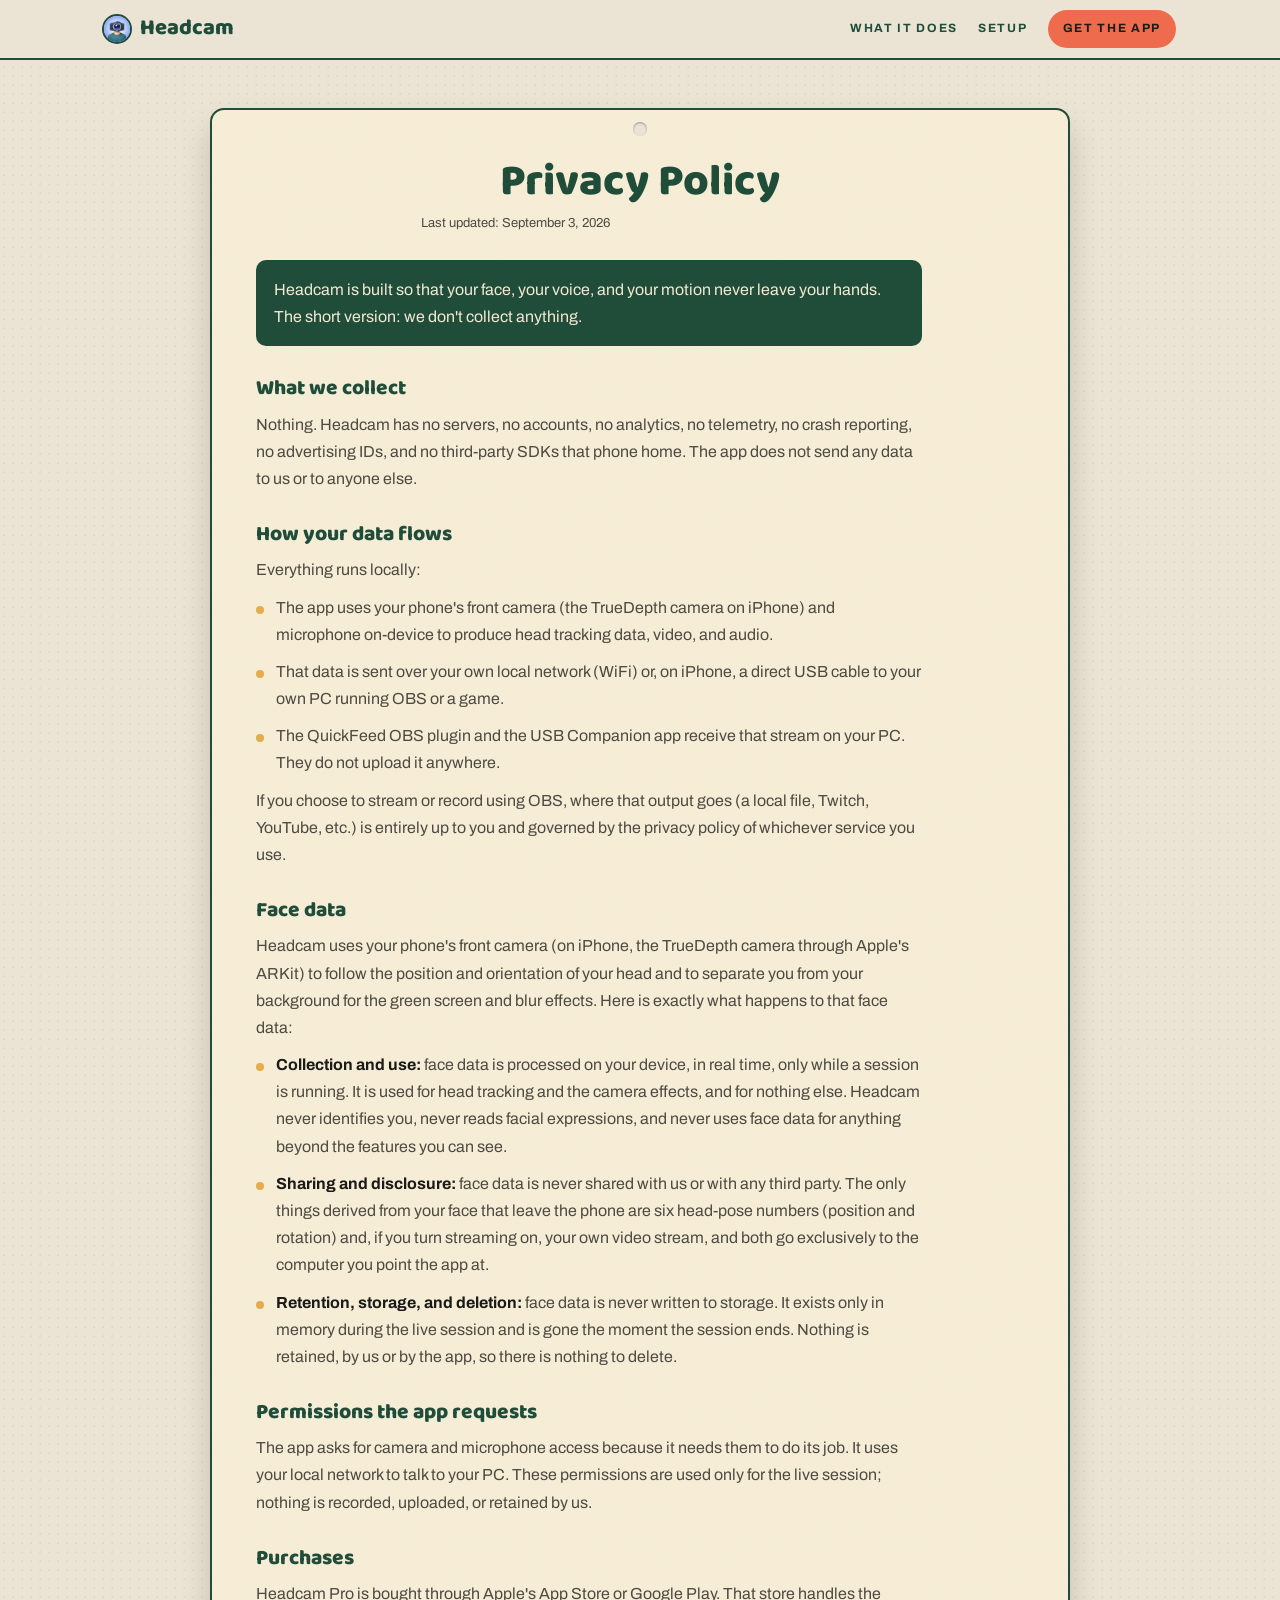
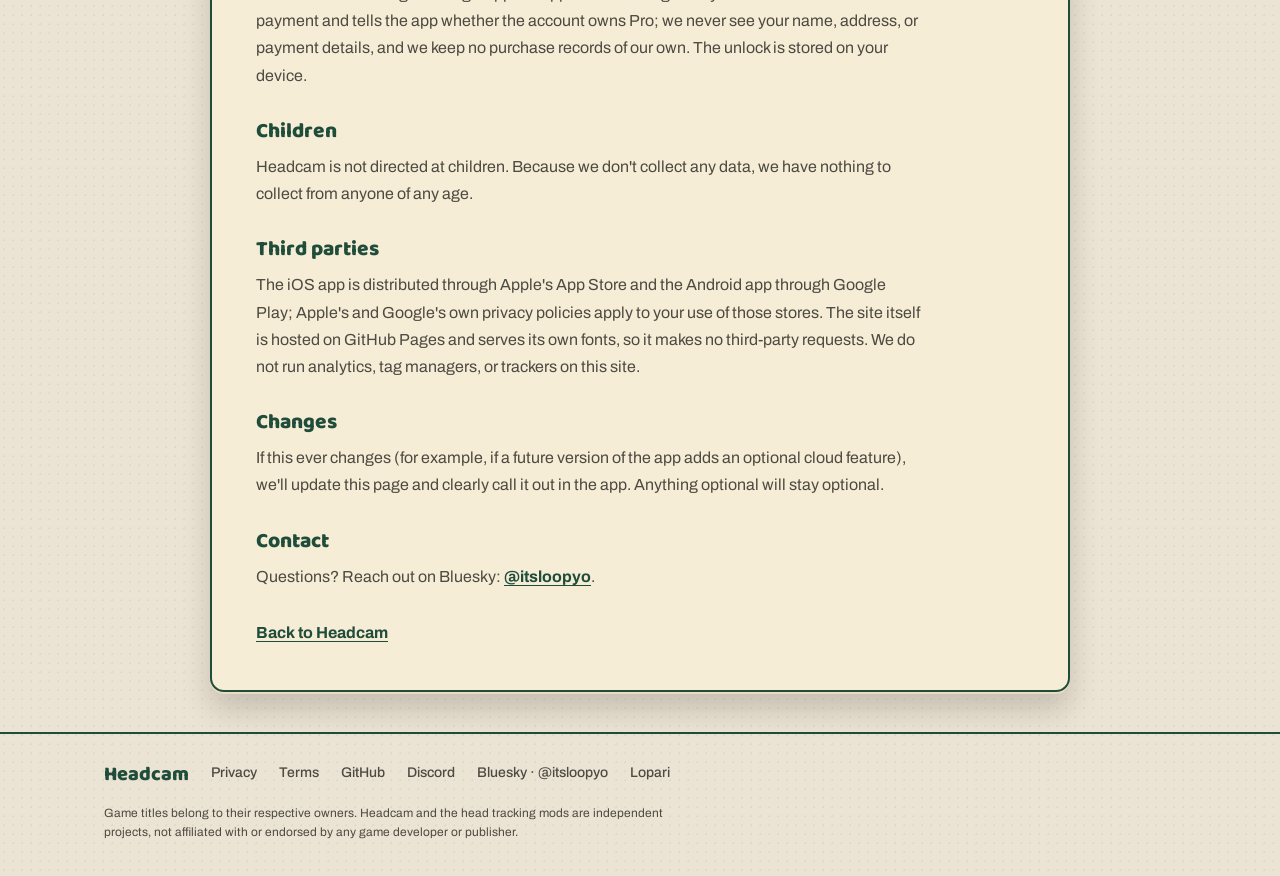
==== commit 3d3976ce: "Launch the Android release across the site Point every Android link at Google Play instead of the cl" ====
--- a/privacy.html
+++ b/privacy.html
@@ -12,7 +12,7 @@
   <link rel="apple-touch-icon" sizes="180x180" href="assets/images/apple-touch-icon.png">
   <link rel="preload" href="fonts/baloo2-latin-var.woff2" as="font" type="font/woff2" crossorigin>
   <link rel="preload" href="fonts/archivo-latin-var.woff2" as="font" type="font/woff2" crossorigin>
-  <link rel="stylesheet" href="css/style.css?v=3">
+  <link rel="stylesheet" href="css/style.css?v=4">
 </head>
 <body>
 
--- a/css/style.css
+++ b/css/style.css
@@ -112,15 +112,28 @@
 .btn:hover { background: var(--coral-dk); }
 .btn.alt { background: var(--cream); color: var(--card); }
 .btn.alt:hover { background: #fff; }
+.btn.store { min-width: 152px; border-radius: 14px; line-height: 1.2; padding: 12px 22px; font-size: 22px; }
+.btn.store span { display: block; margin-bottom: 3px; font-family: var(--sans); font-size: 11px; font-weight: 500; }
 .fine {
   font-size: 11px; font-weight: 700; letter-spacing: .16em; text-transform: uppercase; color: var(--gold);
 }
 
 /* ---- hero ---- */
-.hero { padding: 48px 0 30px; }
+.hero { padding: 24px 0 30px; }
+.release-note {
+  display: flex; align-items: center; justify-content: center; gap: 12px 18px;
+  margin-bottom: 26px; padding: 13px 20px; border: 1px solid var(--card);
+  border-radius: 12px; background: var(--cream-print); color: var(--card); font-size: 14px;
+}
+.release-label {
+  flex-shrink: 0; padding: 3px 9px; border-radius: 5px; background: var(--card); color: var(--cream);
+  font-size: 10px; font-weight: 700; letter-spacing: .1em; text-transform: uppercase;
+}
+.release-link { font-weight: 700; text-decoration: underline; text-underline-offset: 4px; }
+.release-note:hover .release-link { text-decoration-thickness: 2px; }
 .hero-grid { display: grid; grid-template-columns: 480px minmax(0, 1fr); gap: 30px; align-items: start; }
 .pcard.main {
-  text-align: center; padding-top: 44px;
+  text-align: center; padding-top: 30px;
   transform-origin: 50% -20px; animation: swing 1.4s cubic-bezier(.2, .8, .2, 1) both;
 }
 @keyframes swing {
@@ -129,12 +142,12 @@
   100% { transform: none; }
 }
 .pin {
-  width: 150px; height: 150px; border-radius: 50%; margin: 22px auto 0; position: relative;
+  width: 112px; height: 112px; border-radius: 50%; margin: 22px auto 0; position: relative;
   background: var(--cream);
   box-shadow: 0 0 0 6px var(--rim), 0 0 0 8px var(--rim-dk), 0 10px 18px rgba(0, 0, 0, .35);
   transition: transform .25s;
 }
-.pin img { width: 150px; height: 150px; border-radius: 50%; }
+.pin img { width: 112px; height: 112px; border-radius: 50%; }
 .pin::after {
   content: ''; position: absolute; left: 50%; bottom: -18px; transform: translateX(-50%);
   width: 22px; height: 12px; border-radius: 0 0 11px 11px; background: var(--clutch);
@@ -155,12 +168,14 @@
 .specs span { font-size: 10px; font-weight: 700; letter-spacing: .16em; text-transform: uppercase; color: var(--gold); }
 
 .pcard.wild { padding: 22px 22px 20px; }
-.pcard.wild video { margin-top: 14px; }
-.pcard.wild video { width: 100%; border-radius: 8px; background: #000; border: 4px solid var(--cream); }
+.pcard.wild video { margin-top: 14px; width: 100%; border-radius: 8px; background: #000; border: 4px solid var(--cream); }
 .pcard.wild figcaption { margin-top: 12px; font-size: 14px; color: var(--cream-2); text-align: center; }
-.wild-copy { margin-top: 26px; }
+.wild-copy { margin-top: 26px; padding: 0 8px; }
+.wild-copy .eyebrow { margin: 0 0 10px; font-size: 11px; font-weight: 700; letter-spacing: .12em; text-transform: uppercase; color: var(--card); }
 .wild-copy h2 { font-family: var(--disp); font-weight: 800; font-size: clamp(26px, 3vw, 34px); line-height: 1.05; color: var(--card); }
 .wild-copy p { margin-top: 10px; color: var(--ink-2); max-width: 52ch; }
+.text-link { display: inline-block; margin-top: 16px; padding: 5px 0; color: var(--card); font-size: 14px; font-weight: 700; text-decoration: underline; text-underline-offset: 4px; }
+.text-link:hover { text-decoration-thickness: 2px; }
 
 /* ---- section heads ---- */
 .sec { padding: 34px 0 20px; }
@@ -168,7 +183,8 @@
 .sec .sub { margin-top: 6px; color: var(--ink-2); max-width: 60ch; }
 
 /* ---- the set ---- */
-.set-grid { display: grid; grid-template-columns: repeat(4, minmax(0, 1fr)); gap: 18px; margin-top: 22px; }
+.set-grid { display: grid; grid-template-columns: repeat(2, minmax(0, 1fr)); gap: 18px; margin-top: 22px; }
+.extras-heading { margin-top: 34px; font-family: var(--disp); font-size: 26px; line-height: 1.15; color: var(--card); }
 .mini {
   background: var(--card-print) var(--grain); background-blend-mode: soft-light; color: var(--cream); border-radius: 12px; padding: 20px 18px 18px;
   text-align: center; position: relative; display: flex; flex-direction: column; gap: 8px;
@@ -192,14 +208,18 @@
 .mini .desc { flex: 1; }
 .mini .ver { font-size: 10px; font-weight: 700; letter-spacing: .16em; text-transform: uppercase; color: var(--gold); }
 .mini .go { display: flex; justify-content: center; gap: 6px; flex-wrap: wrap; }
-.mini .go a { font-size: 12px; font-weight: 700; background: var(--cream); color: var(--card); padding: 6px 11px; border-radius: 999px; }
+.mini .go a { display: inline-flex; align-items: center; justify-content: center; min-height: 44px; font-size: 12px; font-weight: 700; background: var(--cream); color: var(--card); padding: 10px 16px; border-radius: 999px; }
 .mini .go a:hover { background: #fff; }
-.mini.coral { background: var(--coral) var(--grain); color: var(--ink); box-shadow: 0 2px 0 var(--coral-dk), 0 12px 22px rgba(0, 0, 0, .18); }
+.mini.coral { padding: 24px 26px; background: var(--coral) var(--grain); color: var(--ink); box-shadow: 0 2px 0 var(--coral-dk), 0 12px 22px rgba(0, 0, 0, .18); }
+.mini.coral h3 { margin-top: 6px; font-size: 25px; }
+.mini.coral .desc { max-width: 38ch; margin: 0 auto 8px; font-size: 14.5px; }
+.mini.coral .go a { min-width: 152px; font-size: 14px; }
+.extras .desc { max-width: 48ch; margin: 0 auto 8px; }
 .mini.coral p, .mini.coral .ver { color: var(--ink); }
 .mini.coral .go a { background: var(--ink); color: var(--cream); }
 .mini.coral .go a:hover { background: var(--card); }
 .mini details { text-align: left; font-size: 12.5px; color: var(--cream-2); }
-.mini summary { cursor: pointer; font-weight: 700; color: var(--cream); text-align: center; font-size: 12px; list-style: none; display: flex; align-items: center; justify-content: center; gap: 6px; }
+.mini summary { min-height: 44px; cursor: pointer; font-weight: 700; color: var(--cream); text-align: center; font-size: 12px; list-style: none; display: flex; align-items: center; justify-content: center; gap: 6px; }
 .mini summary::-webkit-details-marker { display: none; }
 .mini summary::before {
   content: ''; width: 9px; height: 9px; background: var(--gold);
@@ -240,6 +260,7 @@
 .bl h3 { font-family: var(--disp); font-weight: 800; font-size: 17px; line-height: 1.1; color: var(--card); }
 .bl p { font-size: 14.5px; color: var(--ink-2); margin-top: 2px; }
 .bl p b { color: var(--ink); font-weight: 700; }
+.bl p a { color: var(--card); font-weight: 700; text-decoration: underline; text-underline-offset: 3px; }
 
 /* ---- steps ---- */
 .steps-grid { display: grid; grid-template-columns: repeat(3, minmax(0, 1fr)); gap: 18px; margin-top: 22px; }
@@ -281,7 +302,7 @@
   width: 14px; height: 14px; border-radius: 50%; background: var(--desk);
   box-shadow: inset 0 1px 2px rgba(0, 0, 0, .35);
 }
-.legal-card .legal-card h1 { margin-top: 10px; text-align: center; font-family: var(--disp); font-weight: 800; font-size: clamp(30px, 4vw, 44px); line-height: 1; color: var(--card); }
+.legal-card h1 { margin-top: 10px; text-align: center; font-family: var(--disp); font-weight: 800; font-size: clamp(30px, 4vw, 44px); line-height: 1; color: var(--card); }
 .legal-card .updated { text-align: center; margin-top: 8px; font-size: 13px; color: var(--ink-2); }
 .legal-card .intro { margin-top: 26px; padding: 16px 18px; background: var(--card); color: var(--cream); border-radius: 10px; }
 .legal-card h2 { margin-top: 30px; font-family: var(--disp); font-weight: 800; font-size: 21px; line-height: 1.15; color: var(--card); }
@@ -296,7 +317,6 @@
 /* ---- responsive ---- */
 @media (max-width: 960px) {
   .hero-grid { grid-template-columns: 1fr; }
-  .set-grid { grid-template-columns: 1fr 1fr; }
   .back-grid { columns: 1; }
   .steps-grid { grid-template-columns: 1fr; }
 }
@@ -305,8 +325,13 @@
 }
 @media (max-width: 560px) {
   :root { --pad: 14px; }
-  .set-grid { grid-template-columns: 1fr; }
-  .pcard.main { padding: 40px 18px 24px; }
+  .hero { padding-top: 16px; }
+  .release-note { flex-wrap: wrap; gap: 6px 10px; padding: 12px; font-size: 12px; }
+  .release-link { flex-basis: 100%; text-align: center; }
+  .set-grid { grid-template-columns: minmax(0, 1fr); }
+  .pcard.main { padding: 26px 18px 24px; }
+  .btns { gap: 8px; }
+  .btn.store { min-width: 0; flex: 1; max-width: 180px; padding: 12px 10px; font-size: clamp(18px, 5vw, 20px); white-space: nowrap; }
   .backcard { padding: 26px 18px; }
   .legal-card { padding: 32px 18px 34px; }
   .close .pcard { padding: 44px 18px 38px; }
